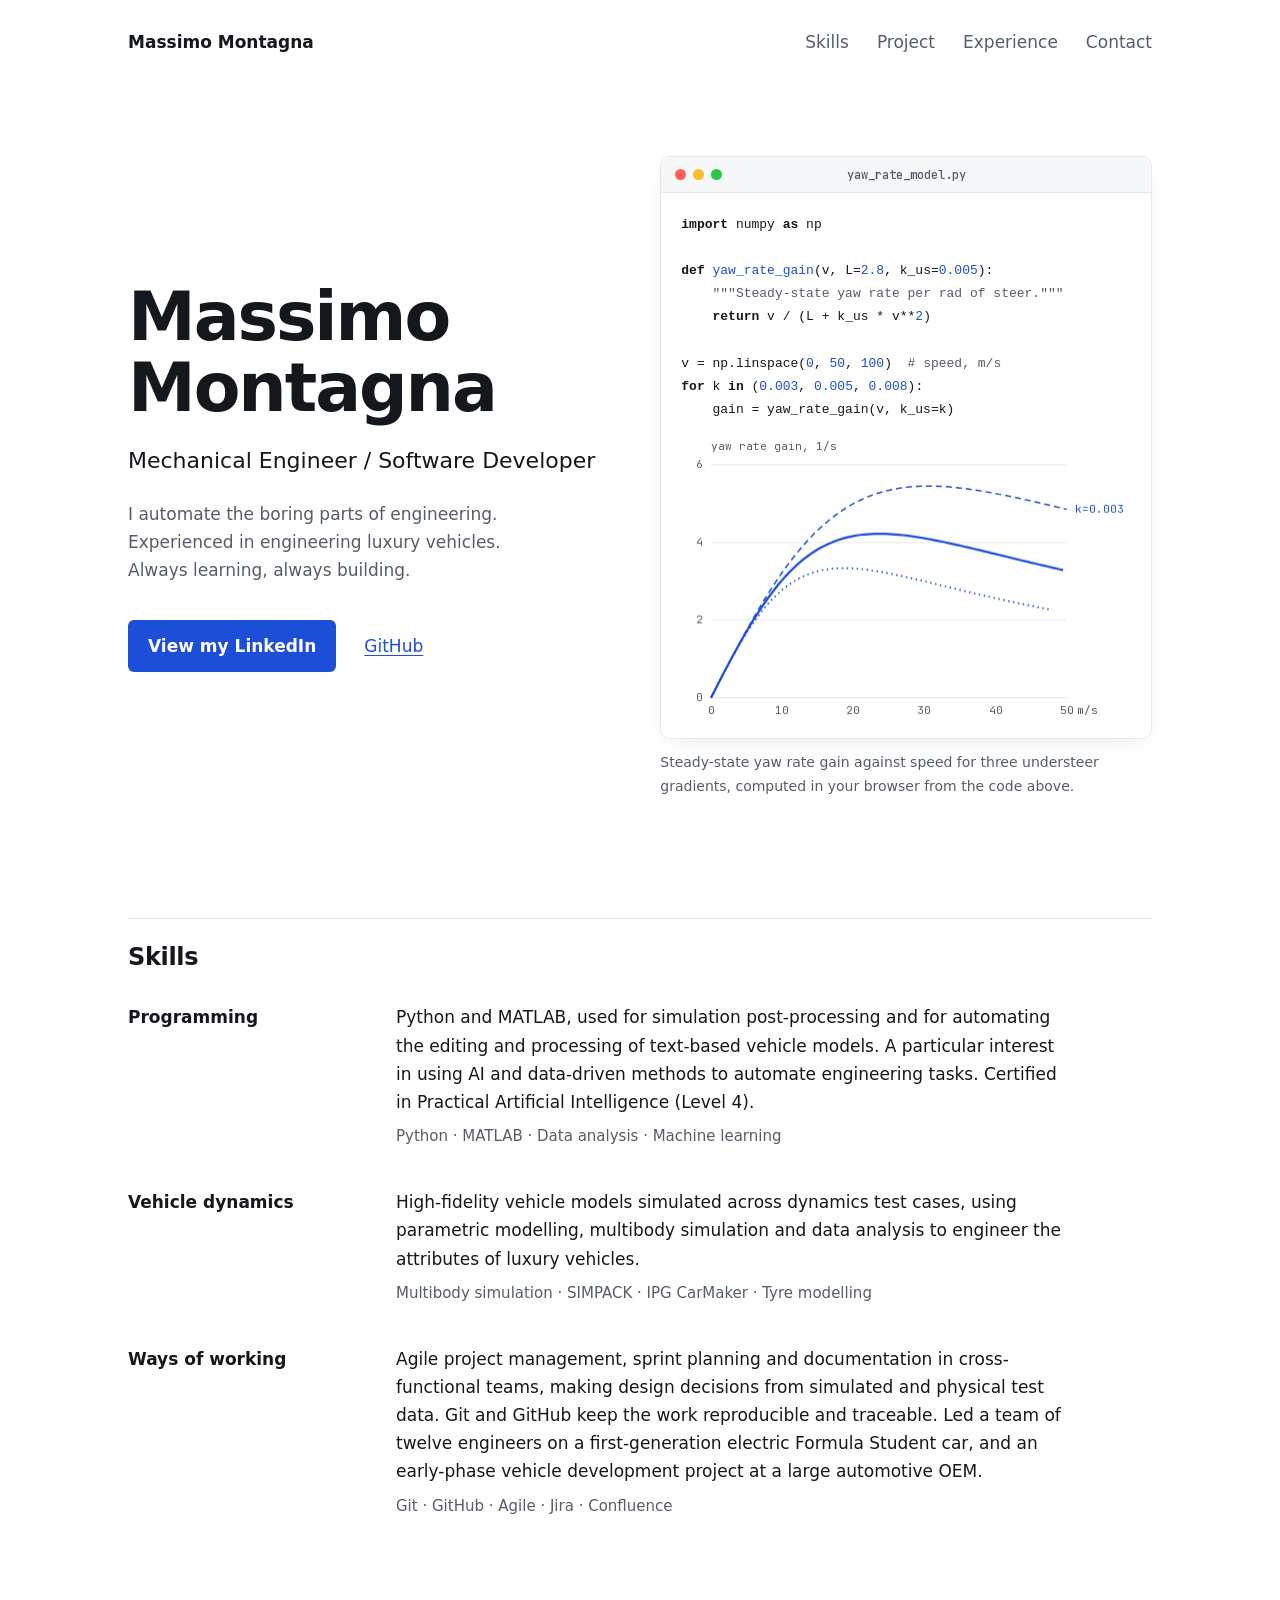
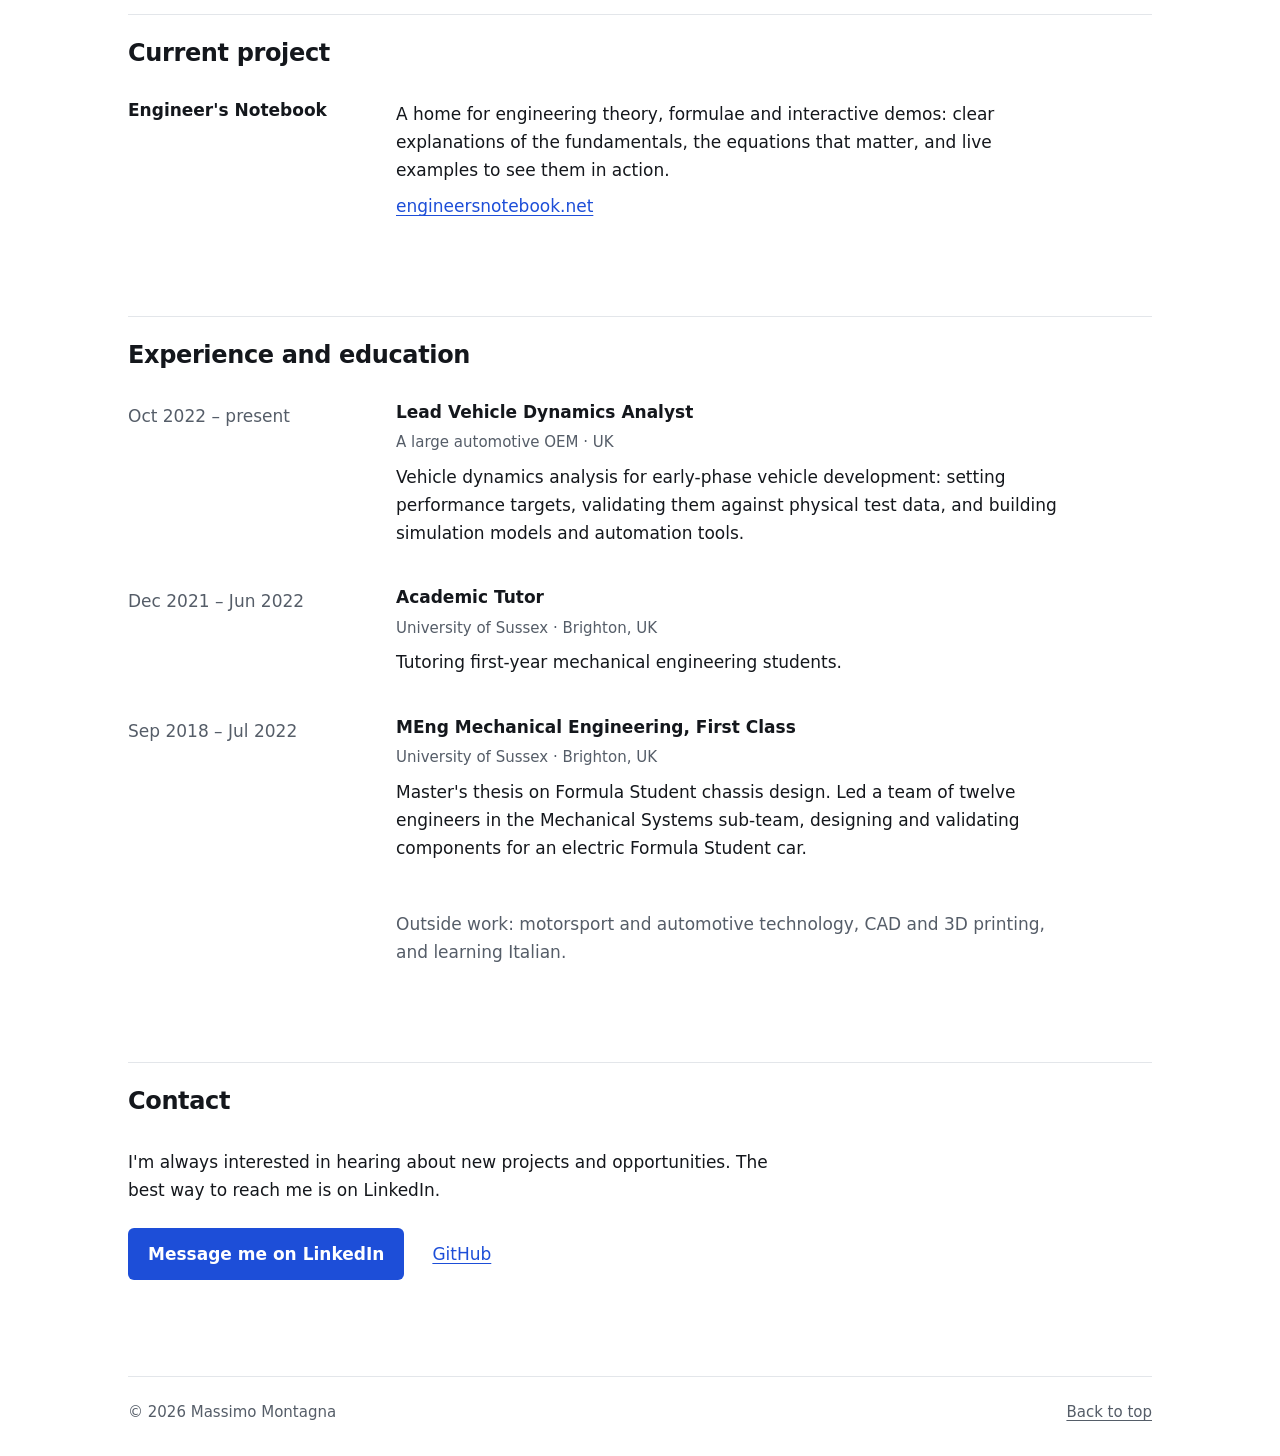
==== index.html @ b38c7b01 "Use / in page titles to match the hero Co-Authored-By: Claude Opus 5.5 <noreply@anthropic.com>" ====
<!DOCTYPE html>
<html lang="en">
<head>
	<meta charset="utf-8">
	<meta name="viewport" content="width=device-width, initial-scale=1">
	<title>Massimo Montagna – Mechanical Engineer / Software Developer</title>
	<meta name="description" content="Portfolio of Massimo Montagna, a Lead Vehicle Dynamics Analyst at a large automotive OEM and software developer building Python and MATLAB models and tools for vehicle simulation.">
	<meta name="theme-color" content="#ffffff">
	<link rel="canonical" href="https://massmontagna.com/">
	<meta property="og:type" content="website">
	<meta property="og:site_name" content="Massimo Montagna">
	<meta property="og:title" content="Massimo Montagna – Mechanical Engineer / Software Developer">
	<meta property="og:description" content="Portfolio of Massimo Montagna, a Lead Vehicle Dynamics Analyst at a large automotive OEM and software developer building Python and MATLAB models and tools for vehicle simulation.">
	<meta property="og:url" content="https://massmontagna.com/">
	<meta property="og:image" content="https://massmontagna.com/images/og-image.png">
	<meta property="og:image:width" content="1200">
	<meta property="og:image:height" content="630">
	<meta name="twitter:card" content="summary_large_image">
	<meta name="twitter:title" content="Massimo Montagna – Mechanical Engineer / Software Developer">
	<meta name="twitter:description" content="Portfolio of Massimo Montagna, a Lead Vehicle Dynamics Analyst at a large automotive OEM and software developer building Python and MATLAB models and tools for vehicle simulation.">
	<meta name="twitter:image" content="https://massmontagna.com/images/og-image.png">
	<script type="application/ld+json">{"@context": "https://schema.org", "@type": "Person", "name": "Massimo Montagna", "url": "https://massmontagna.com/", "jobTitle": "Lead Vehicle Dynamics Analyst", "sameAs": ["https://github.com/massmontagna", "https://linkedin.com/in/mcmontagna"], "alumniOf": {"@type": "CollegeOrUniversity", "name": "University of Sussex"}}</script>
	<link rel="icon" type="image/svg+xml" href="images/favicon/favicon.svg">
	<link rel="icon" type="image/x-icon" href="images/favicon/favicon.ico">
	<link rel="icon" type="image/png" sizes="32x32" href="images/favicon/favicon-32x32.png">
	<link rel="apple-touch-icon" sizes="180x180" href="images/favicon/apple-touch-icon.png">
	<link rel="manifest" href="images/favicon/site.webmanifest">
	<link rel="preload" href="fonts/jetbrains-mono-latin.woff2" as="font" type="font/woff2" crossorigin>
	<link rel="stylesheet" href="css/styles.css">
</head>
<body>
	<a class="skip-link" href="#main">Skip to content</a>

	<header class="site-header" id="top">
		<nav class="container nav" aria-label="Main">
			<a href="#top" class="nav__name">Massimo Montagna</a>
			<ul class="nav__links">
				<li><a href="#skills">Skills</a></li>
				<li><a href="#project">Project</a></li>
				<li><a href="#experience">Experience</a></li>
				<li><a href="#contact">Contact</a></li>
			</ul>
		</nav>
	</header>

	<main id="main">
		<section class="container hero">
			<div class="hero__text">
				<h1>Massimo Montagna</h1>
				<p class="hero__role">Mechanical Engineer / Software Developer</p>
				<p class="hero__bio">I automate the boring parts of engineering.<br>Experienced in engineering luxury vehicles.<br>Always learning, always building.</p>
				<p class="hero__actions">
					<a class="btn" href="https://linkedin.com/in/mcmontagna" target="_blank" rel="noopener">View my LinkedIn</a>
					<a href="https://github.com/massmontagna" target="_blank" rel="noopener">GitHub</a>
				</p>
			</div>
			<figure class="figure">
				<div class="window">
					<div class="window__bar"><span class="window__dots" aria-hidden="true"><i></i><i></i><i></i></span><p class="window__file">yaw_rate_model.py</p></div>
				<pre class="figure__code"><code><span class="tk">import</span> numpy <span class="tk">as</span> np

<span class="tk">def</span> <span class="tf">yaw_rate_gain</span>(v, L=<span class="tn">2.8</span>, k_us=<span class="tn">0.005</span>):
    <span class="tc">"""Steady-state yaw rate per rad of steer."""</span>
    <span class="tk">return</span> v / (L + k_us * v**<span class="tn">2</span>)

v = np.linspace(<span class="tn">0</span>, <span class="tn">50</span>, <span class="tn">100</span>)  <span class="tc"># speed, m/s</span>
<span class="tk">for</span> k <span class="tk">in</span> (<span class="tn">0.003</span>, <span class="tn">0.005</span>, <span class="tn">0.008</span>):
    gain = yaw_rate_gain(v, k_us=k)</code></pre>
				<div class="figure__plot"><canvas id="yaw-chart" role="img" aria-label="Chart of yaw rate gain against speed from 0 to 50 metres per second for understeer gradients 0.003, 0.005 and 0.008. Gain rises with speed, then levels off sooner the larger the gradient."></canvas></div>
				</div>
				<figcaption>Steady-state yaw rate gain against speed for three understeer gradients, computed in your browser from the code above.</figcaption>
			</figure>
		</section>

		<section class="container section" id="skills">
			<h2>Skills</h2>
			<dl class="entries">
				<div class="entry">
					<dt>Programming</dt>
					<dd>
						<p>Python and MATLAB, used for simulation post-processing and for automating the editing and processing of text-based vehicle models. A particular interest in using AI and data-driven methods to automate engineering tasks. Certified in Practical Artificial Intelligence (Level 4).</p>
						<p class="entry__meta">Python · MATLAB · Data analysis · Machine learning</p>
					</dd>
				</div>
				<div class="entry">
					<dt>Vehicle dynamics</dt>
					<dd>
						<p>High-fidelity vehicle models simulated across dynamics test cases, using parametric modelling, multibody simulation and data analysis to engineer the attributes of luxury vehicles.</p>
						<p class="entry__meta">Multibody simulation · SIMPACK · IPG CarMaker · Tyre modelling</p>
					</dd>
				</div>
				<div class="entry">
					<dt>Ways of working</dt>
					<dd>
						<p>Agile project management, sprint planning and documentation in cross-functional teams, making design decisions from simulated and physical test data. Git and GitHub keep the work reproducible and traceable. Led a team of twelve engineers on a first-generation electric Formula Student car, and an early-phase vehicle development project at a large automotive OEM.</p>
						<p class="entry__meta">Git · GitHub · Agile · Jira · Confluence</p>
					</dd>
				</div>
			</dl>
		</section>

		<section class="container section" id="project">
			<h2>Current project</h2>
			<div class="entries">
				<div class="entry">
					<h3>Engineer's Notebook</h3>
					<div>
						<p>A home for engineering theory, formulae and interactive demos: clear explanations of the fundamentals, the equations that matter, and live examples to see them in action.</p>
						<p><a href="https://engineersnotebook.net" target="_blank" rel="noopener">engineersnotebook.net</a></p>
					</div>
				</div>
			</div>
		</section>

		<section class="container section" id="experience">
			<h2>Experience and education</h2>
			<ol class="entries">
				<li class="entry">
					<p class="entry__date">Oct 2022 – present</p>
					<div>
						<h3>Lead Vehicle Dynamics Analyst</h3>
						<p class="entry__meta">A large automotive OEM · UK</p>
						<p>Vehicle dynamics analysis for early-phase vehicle development: setting performance targets, validating them against physical test data, and building simulation models and automation tools.</p>
					</div>
				</li>
				<li class="entry">
					<p class="entry__date">Dec 2021 – Jun 2022</p>
					<div>
						<h3>Academic Tutor</h3>
						<p class="entry__meta">University of Sussex · Brighton, UK</p>
						<p>Tutoring first-year mechanical engineering students.</p>
					</div>
				</li>
				<li class="entry">
					<p class="entry__date">Sep 2018 – Jul 2022</p>
					<div>
						<h3>MEng Mechanical Engineering, First Class</h3>
						<p class="entry__meta">University of Sussex · Brighton, UK</p>
						<p>Master's thesis on Formula Student chassis design. Led a team of twelve engineers in the Mechanical Systems sub-team, designing and validating components for an electric Formula Student car.</p>
					</div>
				</li>
			</ol>
			<p class="beyond">Outside work: motorsport and automotive technology, CAD and 3D printing, and learning Italian.</p>
		</section>

		<section class="container section" id="contact">
			<h2>Contact</h2>
			<div class="contact">
				<p>I'm always interested in hearing about new projects and opportunities. The best way to reach me is on LinkedIn.</p>
				<p class="hero__actions">
					<a class="btn" href="https://linkedin.com/in/mcmontagna" target="_blank" rel="noopener">Message me on LinkedIn</a>
					<a href="https://github.com/massmontagna" target="_blank" rel="noopener">GitHub</a>
				</p>
			</div>
		</section>
	</main>

	<footer class="container site-footer">
		<p>&copy; <span id="year">2026</span> Massimo Montagna</p>
		<a href="#top">Back to top</a>
	</footer>

	<script src="js/main.js"></script>
</body>
</html>
---- css/styles.css ----
/* Fonts: code and chart labels only; prose uses the system sans */
@font-face { font-family: 'JetBrains Mono'; font-style: normal; font-weight: 100 800; font-display: swap; src: url('../fonts/jetbrains-mono-latin.woff2') format('woff2'); }

/* Design tokens */
:root {
	--bg: #ffffff;
	--bg-subtle: #f6f7f9;
	--rule: #e3e6ea;
	--text: #14171c;
	--text-dim: #555d68;
	--accent: #1d4ed8;
	--accent-hover: #1e3a8a;
	--on-accent: #ffffff;
	--font-sans: system-ui, -apple-system, 'Segoe UI', Roboto, 'Helvetica Neue', Arial, sans-serif;
	--font-mono: 'JetBrains Mono', ui-monospace, SFMono-Regular, Menlo, monospace;
	--measure: 62ch;
	--gutter: clamp(20px, 5vw, 48px);
	color-scheme: light;
}

*, *::before, *::after { box-sizing: border-box; }
html { -webkit-text-size-adjust: 100%; scroll-behavior: smooth; scroll-padding-top: 24px; }
@media (prefers-reduced-motion: reduce) { html { scroll-behavior: auto; } }
body {
	margin: 0;
	background: var(--bg);
	color: var(--text);
	font: 400 1.0625rem/1.65 var(--font-sans);
	-webkit-font-smoothing: antialiased;
	text-rendering: optimizeLegibility;
}
::selection { background: #dbe4fb; color: var(--text); }
h1, h2, h3, p, dl, dd, ol, ul, figure { margin: 0; }
ol, ul { padding: 0; list-style: none; }
h1, h2, h3 { font-weight: 650; letter-spacing: -0.015em; line-height: 1.2; text-wrap: balance; }

a { color: var(--accent); text-decoration: underline; text-decoration-thickness: 1px; text-underline-offset: 0.2em; }
a:hover { color: var(--accent-hover); text-decoration-thickness: 2px; }
:focus-visible { outline: 2px solid var(--accent); outline-offset: 3px; border-radius: 2px; }

.skip-link { position: absolute; left: 16px; top: -100px; padding: 8px 14px; background: var(--text); color: var(--bg); z-index: 10; }
.skip-link:focus { top: 16px; }
.skip-link:hover { color: var(--bg); }

.container { max-width: 1120px; margin: 0 auto; padding: 0 var(--gutter); }

/* Nav */
.nav { display: flex; flex-wrap: wrap; align-items: baseline; justify-content: space-between; gap: 8px 32px; padding-top: 28px; padding-bottom: 28px; }
.nav a { color: var(--text); text-decoration: none; }
.nav a:hover { color: var(--accent); }
.nav__name { font-weight: 650; }
.nav__links { display: flex; flex-wrap: wrap; gap: 4px 28px; }
.nav__links a { color: var(--text-dim); }

/* Hero */
.hero {
	display: grid;
	grid-template-columns: minmax(0, 1fr) minmax(0, 1.05fr);
	gap: 64px;
	align-items: center;
	padding-top: clamp(32px, 8vh, 96px);
	padding-bottom: clamp(48px, 8vh, 80px);
}
.hero h1 { font-size: clamp(2.5rem, 5.5vw, 4.25rem); letter-spacing: -0.03em; line-height: 1.04; }
.hero__role { margin-top: 20px; font-size: clamp(1.125rem, 1.8vw, 1.375rem); font-weight: 500; }
.hero__bio { margin-top: 20px; color: var(--text-dim); max-width: var(--measure); }
.hero__actions { display: flex; flex-wrap: wrap; align-items: center; gap: 12px 28px; margin-top: 36px; }

.btn {
	display: inline-block;
	padding: 12px 20px;
	border-radius: 6px;
	background: var(--accent);
	color: var(--on-accent);
	font-weight: 600;
	text-decoration: none;
	transition: background-color 0.15s ease-out;
}
.btn:hover { background: var(--accent-hover); color: var(--on-accent); }

/* Code + chart figure */
.window { border: 1px solid var(--rule); border-radius: 10px; overflow: hidden; background: var(--bg); box-shadow: 0 8px 24px -12px rgba(20, 23, 28, 0.14); }
.window__bar { position: relative; display: flex; align-items: center; justify-content: center; height: 36px; background: var(--bg-subtle); border-bottom: 1px solid var(--rule); }
.window__dots { position: absolute; left: 14px; display: flex; gap: 7px; }
.window__dots i { width: 11px; height: 11px; border-radius: 50%; background: #ff5f57; }
.window__dots i:nth-child(2) { background: #febc2e; }
.window__dots i:nth-child(3) { background: #28c840; }
.window__file { font: 500 0.75rem/1 var(--font-mono); color: var(--text-dim); }
.figure__code {
	margin: 0;
	padding: 20px 20px 0;
	font: 400 0.8125rem/1.7 var(--font-mono);
	color: var(--text);
	overflow-x: auto;
	tab-size: 4;
}
.figure__code .tk { font-weight: 600; }
.figure__code .tf { color: var(--accent); }
.figure__code .tn { color: var(--accent); }
.figure__code .tc { color: var(--text-dim); }
.figure__plot { margin: 20px 20px 16px; height: clamp(220px, 22vw, 300px); }
.figure__plot canvas { display: block; width: 100%; height: 100%; }
.figure figcaption { margin-top: 12px; font-size: 0.875rem; color: var(--text-dim); }

/* Sections */
.section { padding-top: 48px; padding-bottom: 48px; }
.section > h2 { font-size: 1.5rem; padding-top: 24px; border-top: 1px solid var(--rule); }
.section:last-of-type { padding-bottom: 96px; }

/* Label column + text column, shared by skills, project and experience */
.entries { margin-top: 32px; display: grid; gap: 40px; }
.entry { display: grid; grid-template-columns: 220px minmax(0, var(--measure)); gap: 8px 48px; }
.entry dt, .entry > h3 { font-size: 1.0625rem; font-weight: 650; letter-spacing: 0; }
.entry h3 { font-size: 1.0625rem; letter-spacing: 0; }
.entry dd > * + *, .entry > div > * + * { margin-top: 8px; }
.entry__date { color: var(--text-dim); font-variant-numeric: tabular-nums; }
.entry__meta { color: var(--text-dim); font-size: 0.9375rem; }
.beyond { margin-top: 48px; margin-left: calc(220px + 48px); max-width: var(--measure); color: var(--text-dim); }
.contact { margin-top: 32px; max-width: var(--measure); }
.contact .hero__actions { margin-top: 24px; }

/* Footer */
.site-footer { display: flex; justify-content: space-between; gap: 16px; padding-top: 24px; padding-bottom: 40px; background: linear-gradient(var(--rule), var(--rule)) center top / calc(100% - 2 * var(--gutter)) 1px no-repeat; color: var(--text-dim); font-size: 0.9375rem; }
.site-footer a { color: var(--text-dim); }
.site-footer > * { margin-top: 0; }

/* 404 */
.not-found { min-height: 70vh; display: flex; flex-direction: column; justify-content: center; gap: 20px; }
.not-found h1 { font-size: clamp(2.5rem, 6vw, 4rem); letter-spacing: -0.03em; }
.not-found p { color: var(--text-dim); }
.not-found .btn { align-self: flex-start; }

@media (max-width: 900px) {
	.hero { grid-template-columns: 1fr; gap: 56px; }
	.entry { grid-template-columns: 1fr; }
	.beyond { margin-left: 0; }
}
@media (max-width: 560px) {
	.nav__links { gap: 4px 20px; }
	.figure__code { font-size: 0.65rem; padding: 16px 14px 0; }
	.figure__plot { margin: 16px 14px 12px; }
}
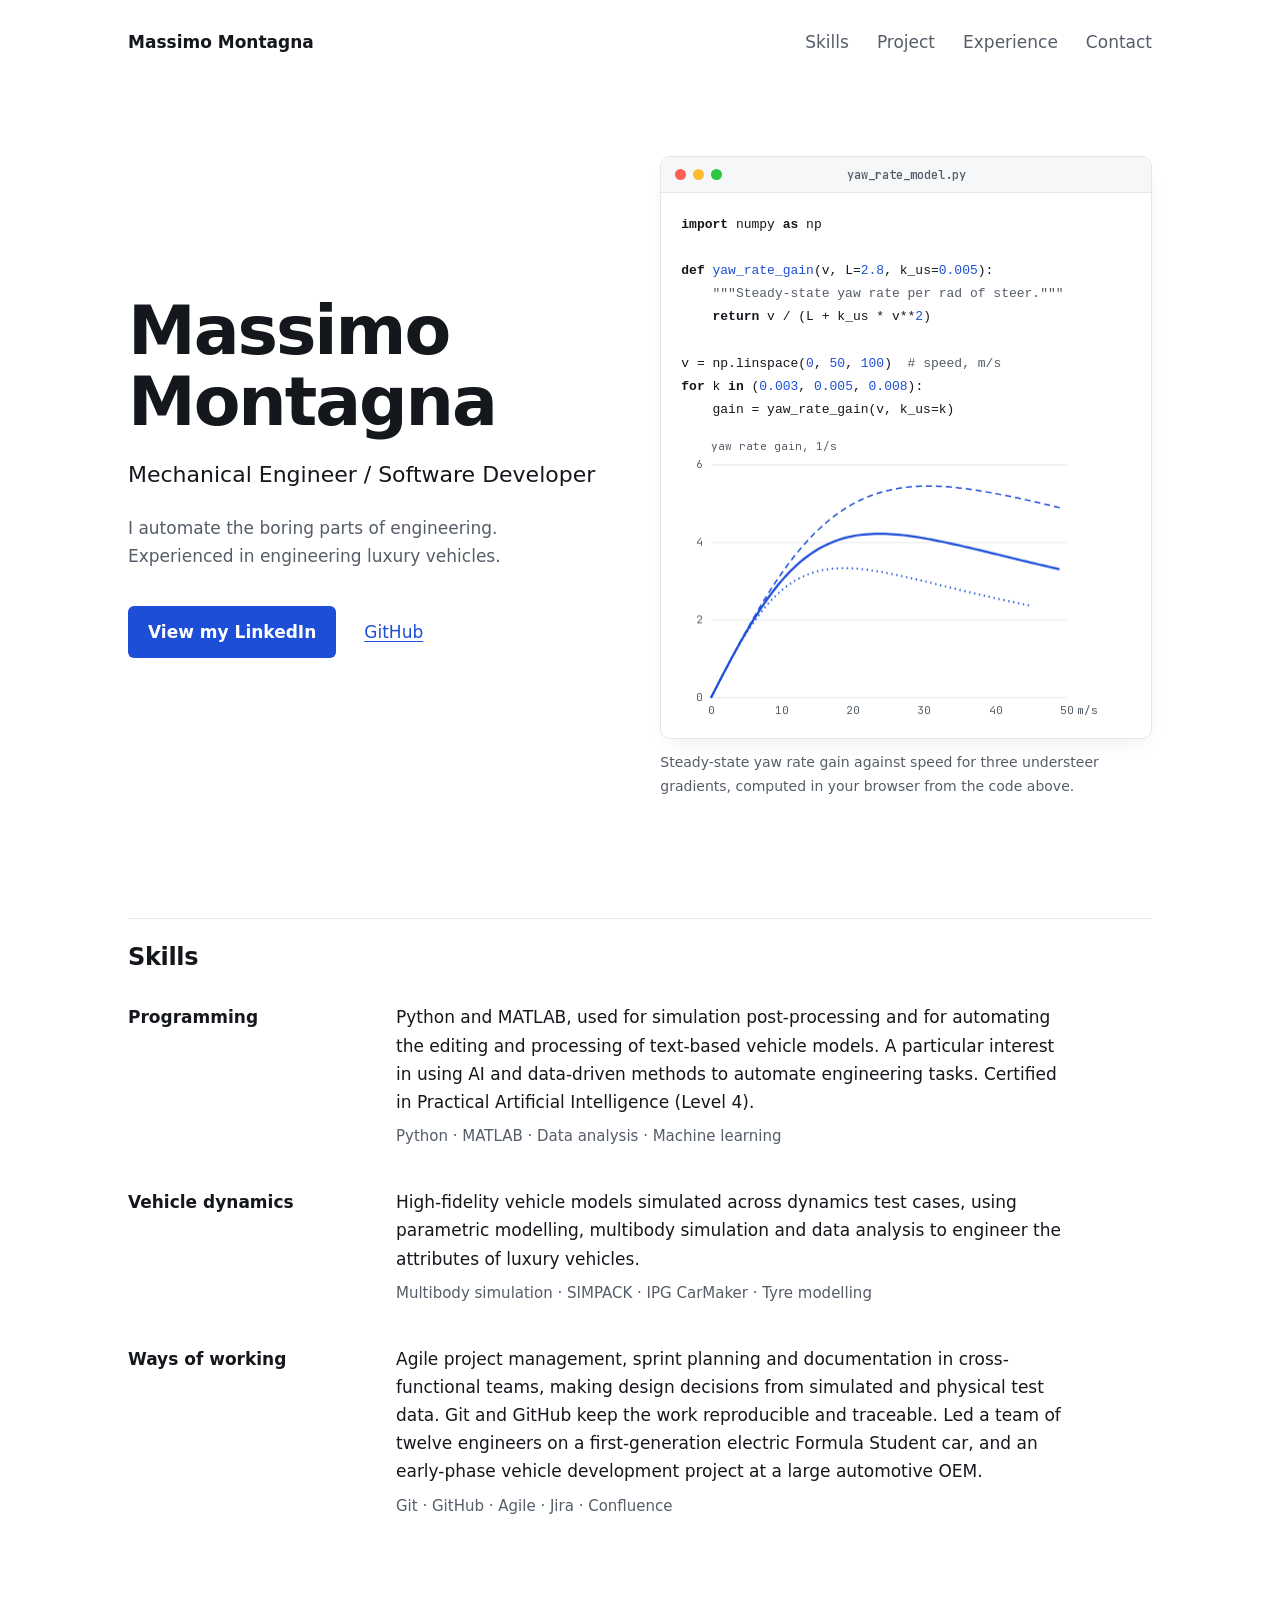
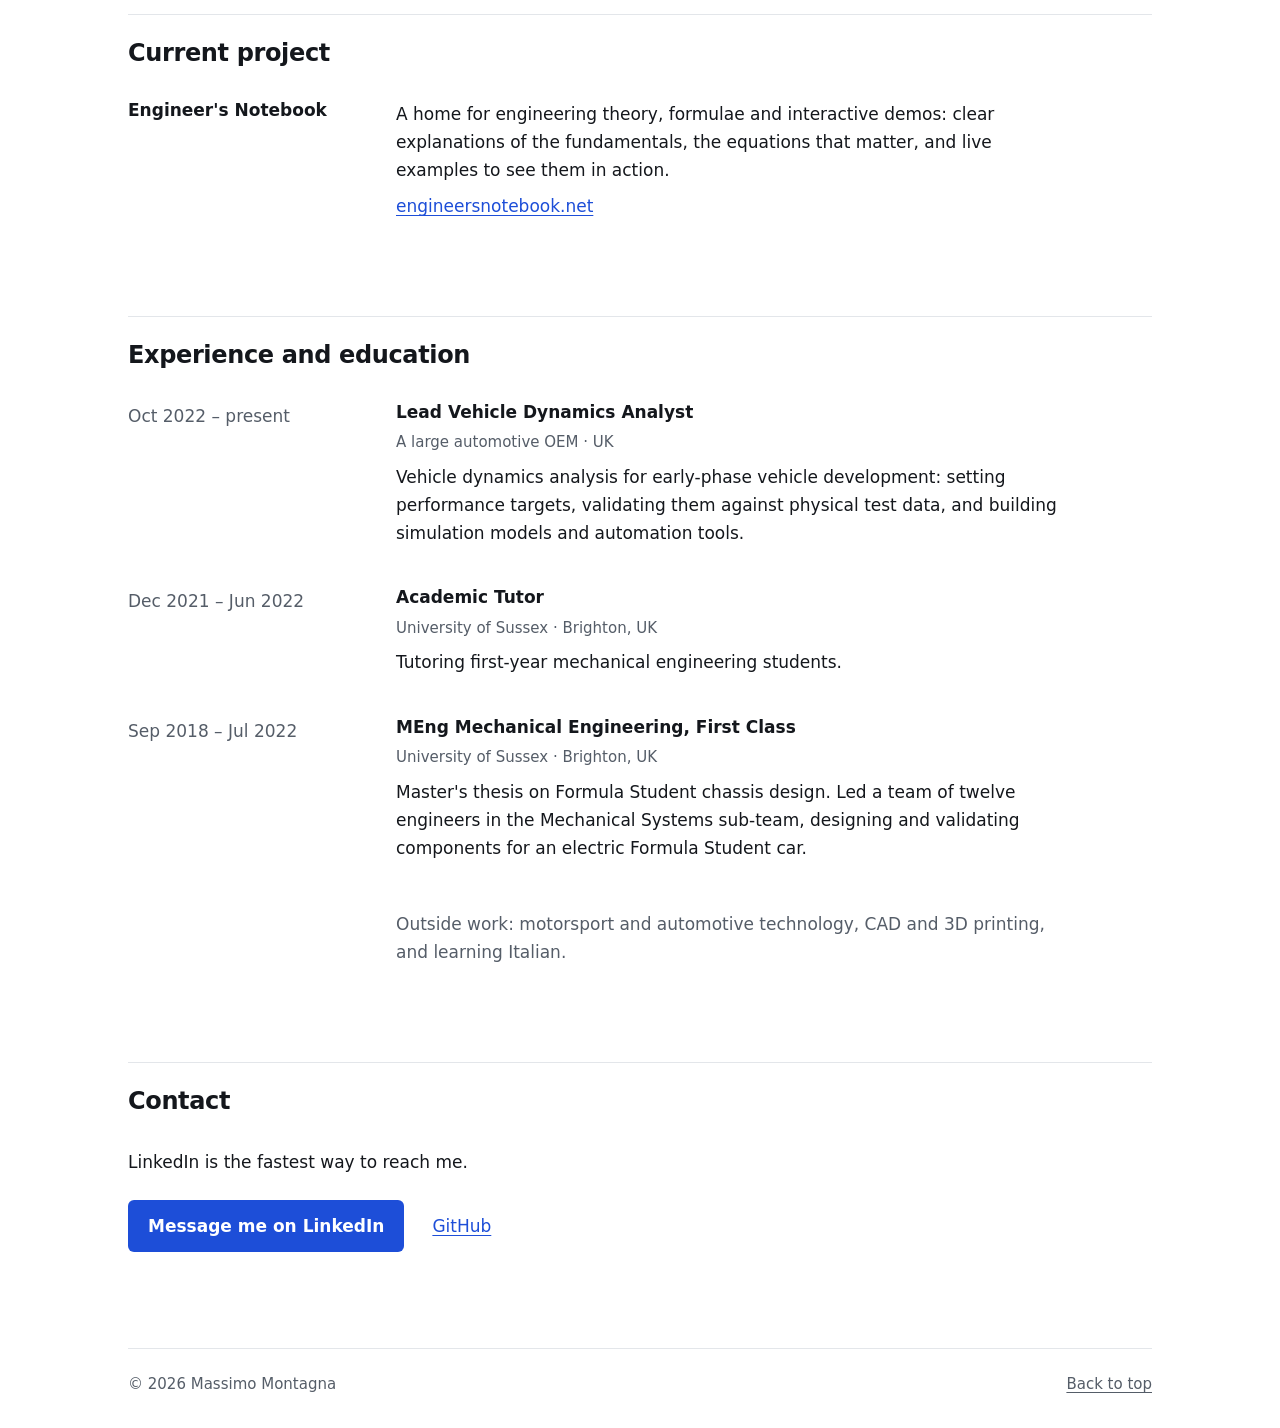
==== commit 33b779c9: "Tighten hero bio and contact copy Co-Authored-By: Claude Opus 5.5 <noreply@anthropic.com>" ====
--- a/index.html
+++ b/index.html
@@ -48,7 +48,7 @@
 			<div class="hero__text">
 				<h1>Massimo Montagna</h1>
 				<p class="hero__role">Mechanical Engineer / Software Developer</p>
-				<p class="hero__bio">I automate the boring parts of engineering.<br>Experienced in engineering luxury vehicles.<br>Always learning, always building.</p>
+				<p class="hero__bio">I automate the boring parts of engineering.<br>Experienced in engineering luxury vehicles.</p>
 				<p class="hero__actions">
 					<a class="btn" href="https://linkedin.com/in/mcmontagna" target="_blank" rel="noopener">View my LinkedIn</a>
 					<a href="https://github.com/massmontagna" target="_blank" rel="noopener">GitHub</a>
@@ -146,7 +146,7 @@
 		<section class="container section" id="contact">
 			<h2>Contact</h2>
 			<div class="contact">
-				<p>I'm always interested in hearing about new projects and opportunities. The best way to reach me is on LinkedIn.</p>
+				<p>LinkedIn is the fastest way to reach me.</p>
 				<p class="hero__actions">
 					<a class="btn" href="https://linkedin.com/in/mcmontagna" target="_blank" rel="noopener">Message me on LinkedIn</a>
 					<a href="https://github.com/massmontagna" target="_blank" rel="noopener">GitHub</a>
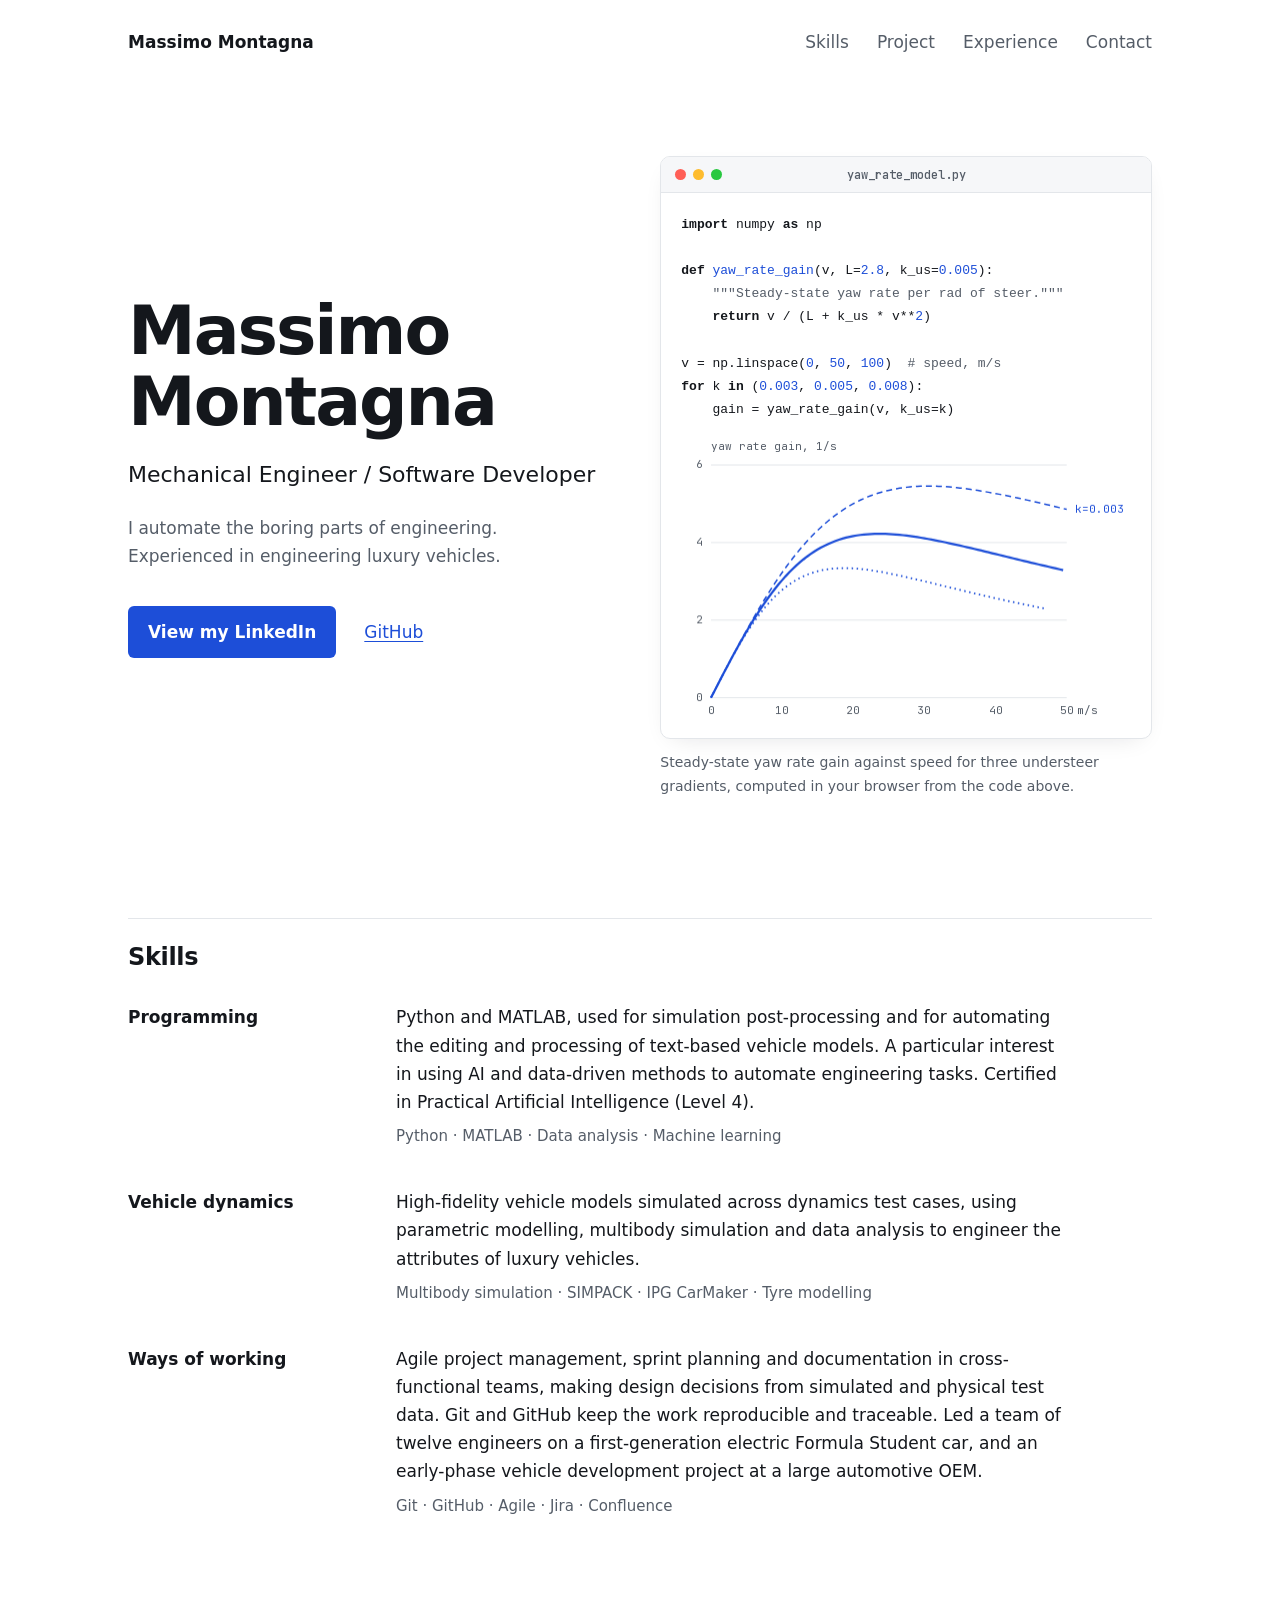
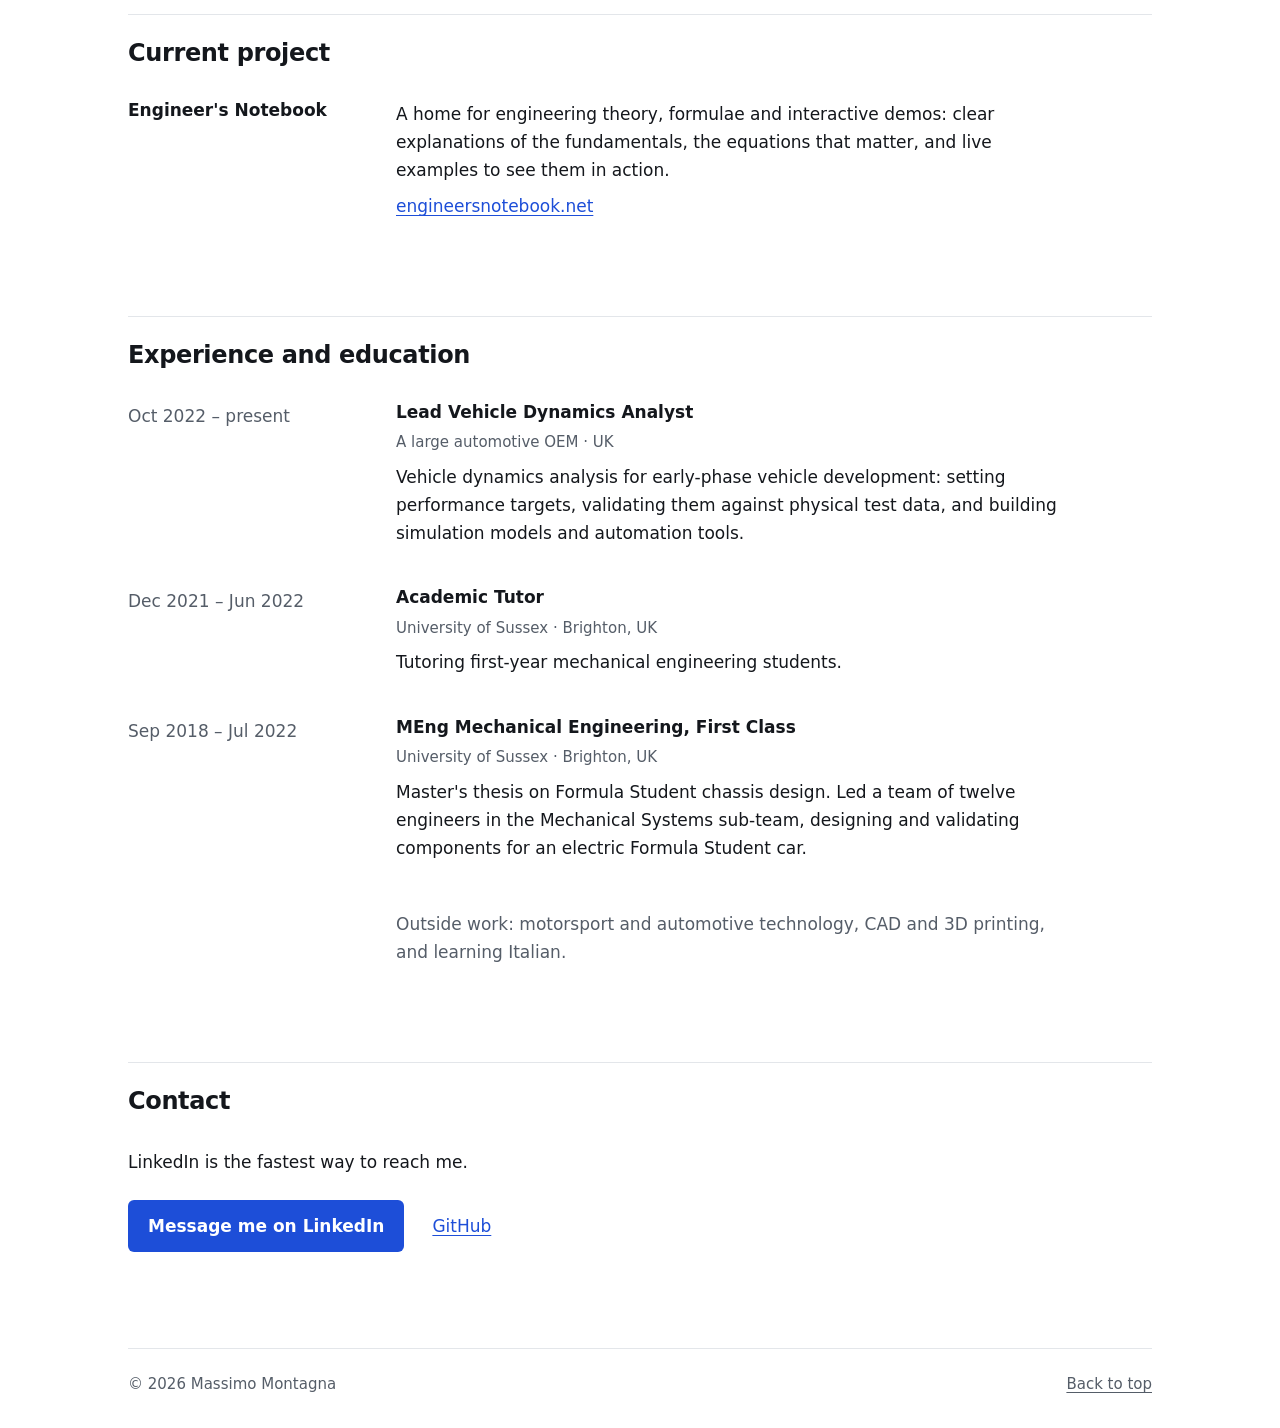
==== commit e6af9851: "Fix chart description and remove redundant CSS Co-Authored-By: Claude Opus 5.5 <noreply@anthropic.co" ====
--- a/index.html
+++ b/index.html
@@ -66,7 +66,7 @@
 v = np.linspace(<span class="tn">0</span>, <span class="tn">50</span>, <span class="tn">100</span>)  <span class="tc"># speed, m/s</span>
 <span class="tk">for</span> k <span class="tk">in</span> (<span class="tn">0.003</span>, <span class="tn">0.005</span>, <span class="tn">0.008</span>):
     gain = yaw_rate_gain(v, k_us=k)</code></pre>
-				<div class="figure__plot"><canvas id="yaw-chart" role="img" aria-label="Chart of yaw rate gain against speed from 0 to 50 metres per second for understeer gradients 0.003, 0.005 and 0.008. Gain rises with speed, then levels off sooner the larger the gradient."></canvas></div>
+				<div class="figure__plot"><canvas id="yaw-chart" role="img" aria-label="Chart of yaw rate gain against speed from 0 to 50 metres per second for understeer gradients 0.003, 0.005 and 0.008. Gain rises with speed to a peak, then falls; larger gradients peak earlier and lower."></canvas></div>
 				</div>
 				<figcaption>Steady-state yaw rate gain against speed for three understeer gradients, computed in your browser from the code above.</figcaption>
 			</figure>
--- a/css/styles.css
+++ b/css/styles.css
@@ -110,8 +110,7 @@
 /* Label column + text column, shared by skills, project and experience */
 .entries { margin-top: 32px; display: grid; gap: 40px; }
 .entry { display: grid; grid-template-columns: 220px minmax(0, var(--measure)); gap: 8px 48px; }
-.entry dt, .entry > h3 { font-size: 1.0625rem; font-weight: 650; letter-spacing: 0; }
-.entry h3 { font-size: 1.0625rem; letter-spacing: 0; }
+.entry dt, .entry h3 { font-size: 1.0625rem; font-weight: 650; letter-spacing: 0; }
 .entry dd > * + *, .entry > div > * + * { margin-top: 8px; }
 .entry__date { color: var(--text-dim); font-variant-numeric: tabular-nums; }
 .entry__meta { color: var(--text-dim); font-size: 0.9375rem; }
@@ -122,7 +121,6 @@
 /* Footer */
 .site-footer { display: flex; justify-content: space-between; gap: 16px; padding-top: 24px; padding-bottom: 40px; background: linear-gradient(var(--rule), var(--rule)) center top / calc(100% - 2 * var(--gutter)) 1px no-repeat; color: var(--text-dim); font-size: 0.9375rem; }
 .site-footer a { color: var(--text-dim); }
-.site-footer > * { margin-top: 0; }
 
 /* 404 */
 .not-found { min-height: 70vh; display: flex; flex-direction: column; justify-content: center; gap: 20px; }
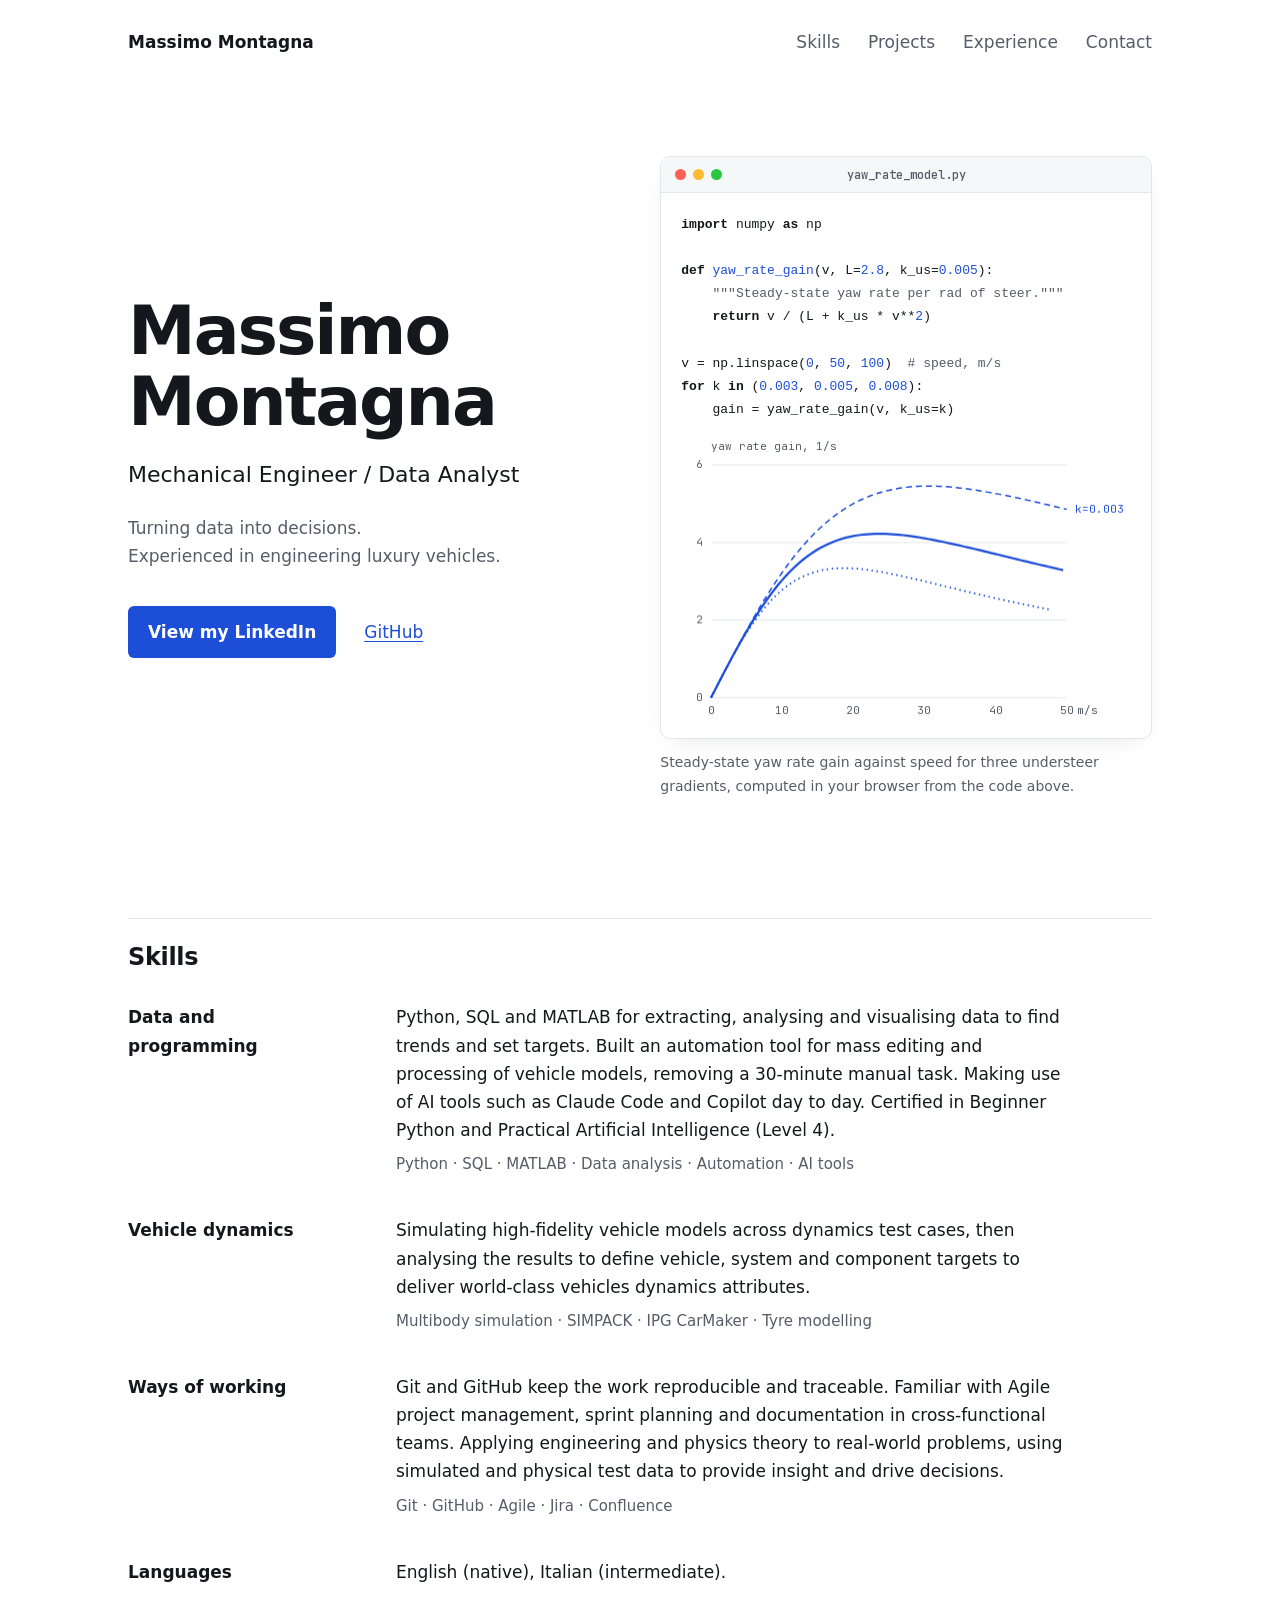
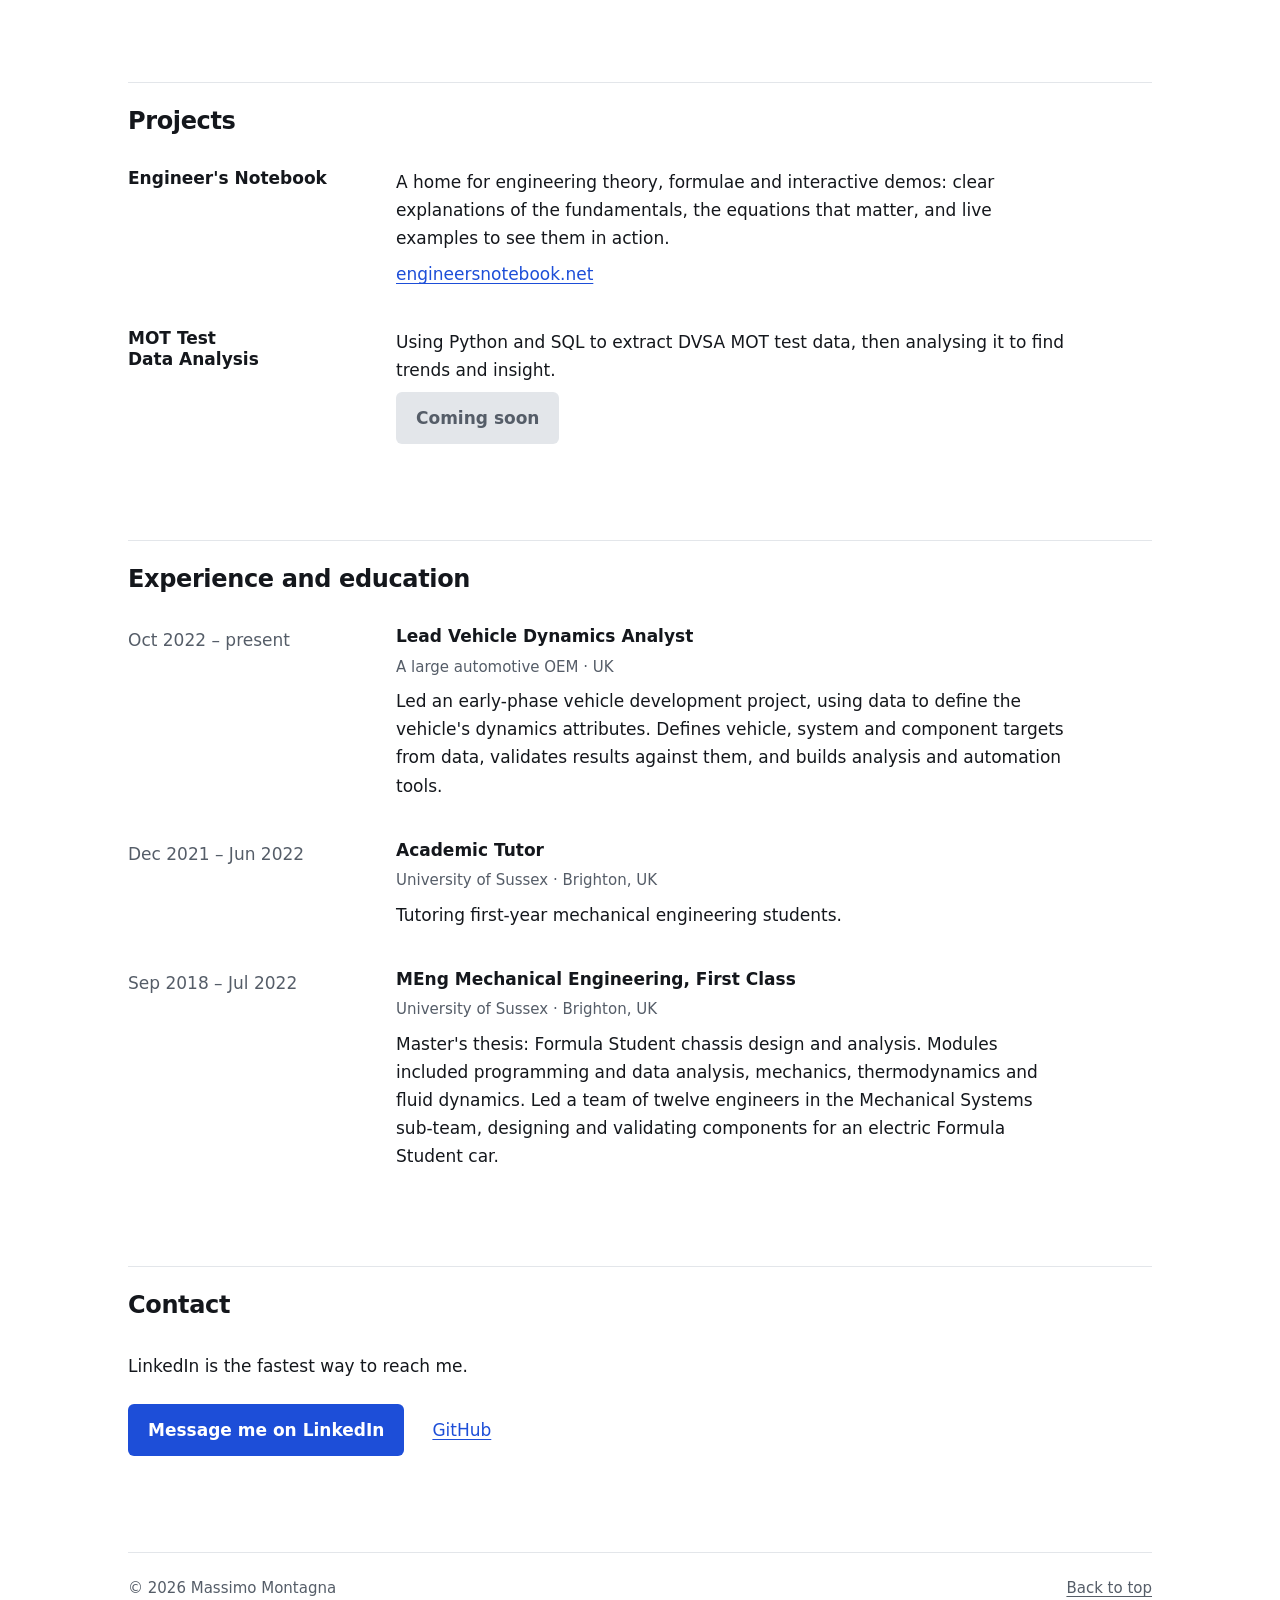
==== commit 97fd3c50: "Reposition as a data analyst and align copy with the CV - Title changes to "Mechanical Engineer / Da" ====
--- a/index.html
+++ b/index.html
@@ -3,21 +3,21 @@
 <head>
 	<meta charset="utf-8">
 	<meta name="viewport" content="width=device-width, initial-scale=1">
-	<title>Massimo Montagna – Mechanical Engineer / Software Developer</title>
-	<meta name="description" content="Portfolio of Massimo Montagna, a Lead Vehicle Dynamics Analyst at a large automotive OEM and software developer building Python and MATLAB models and tools for vehicle simulation.">
+	<title>Massimo Montagna – Mechanical Engineer / Data Analyst</title>
+	<meta name="description" content="Portfolio of Massimo Montagna, a Lead Vehicle Dynamics Analyst at a large automotive OEM who uses Python, SQL and MATLAB to turn engineering data into decisions.">
 	<meta name="theme-color" content="#ffffff">
 	<link rel="canonical" href="https://massmontagna.com/">
 	<meta property="og:type" content="website">
 	<meta property="og:site_name" content="Massimo Montagna">
-	<meta property="og:title" content="Massimo Montagna – Mechanical Engineer / Software Developer">
-	<meta property="og:description" content="Portfolio of Massimo Montagna, a Lead Vehicle Dynamics Analyst at a large automotive OEM and software developer building Python and MATLAB models and tools for vehicle simulation.">
+	<meta property="og:title" content="Massimo Montagna – Mechanical Engineer / Data Analyst">
+	<meta property="og:description" content="Portfolio of Massimo Montagna, a Lead Vehicle Dynamics Analyst at a large automotive OEM who uses Python, SQL and MATLAB to turn engineering data into decisions.">
 	<meta property="og:url" content="https://massmontagna.com/">
 	<meta property="og:image" content="https://massmontagna.com/images/og-image.png">
 	<meta property="og:image:width" content="1200">
 	<meta property="og:image:height" content="630">
 	<meta name="twitter:card" content="summary_large_image">
-	<meta name="twitter:title" content="Massimo Montagna – Mechanical Engineer / Software Developer">
-	<meta name="twitter:description" content="Portfolio of Massimo Montagna, a Lead Vehicle Dynamics Analyst at a large automotive OEM and software developer building Python and MATLAB models and tools for vehicle simulation.">
+	<meta name="twitter:title" content="Massimo Montagna – Mechanical Engineer / Data Analyst">
+	<meta name="twitter:description" content="Portfolio of Massimo Montagna, a Lead Vehicle Dynamics Analyst at a large automotive OEM who uses Python, SQL and MATLAB to turn engineering data into decisions.">
 	<meta name="twitter:image" content="https://massmontagna.com/images/og-image.png">
 	<script type="application/ld+json">{"@context": "https://schema.org", "@type": "Person", "name": "Massimo Montagna", "url": "https://massmontagna.com/", "jobTitle": "Lead Vehicle Dynamics Analyst", "sameAs": ["https://github.com/massmontagna", "https://linkedin.com/in/mcmontagna"], "alumniOf": {"@type": "CollegeOrUniversity", "name": "University of Sussex"}}</script>
 	<link rel="icon" type="image/svg+xml" href="images/favicon/favicon.svg">
@@ -36,7 +36,7 @@
 			<a href="#top" class="nav__name">Massimo Montagna</a>
 			<ul class="nav__links">
 				<li><a href="#skills">Skills</a></li>
-				<li><a href="#project">Project</a></li>
+				<li><a href="#project">Projects</a></li>
 				<li><a href="#experience">Experience</a></li>
 				<li><a href="#contact">Contact</a></li>
 			</ul>
@@ -47,8 +47,8 @@
 		<section class="container hero">
 			<div class="hero__text">
 				<h1>Massimo Montagna</h1>
-				<p class="hero__role">Mechanical Engineer / Software Developer</p>
-				<p class="hero__bio">I automate the boring parts of engineering.<br>Experienced in engineering luxury vehicles.</p>
+				<p class="hero__role">Mechanical Engineer / Data Analyst</p>
+				<p class="hero__bio">Turning data into decisions.<br>Experienced in engineering luxury vehicles.</p>
 				<p class="hero__actions">
 					<a class="btn" href="https://linkedin.com/in/mcmontagna" target="_blank" rel="noopener">View my LinkedIn</a>
 					<a href="https://github.com/massmontagna" target="_blank" rel="noopener">GitHub</a>
@@ -76,37 +76,50 @@
 			<h2>Skills</h2>
 			<dl class="entries">
 				<div class="entry">
-					<dt>Programming</dt>
+					<dt>Data and programming</dt>
 					<dd>
-						<p>Python and MATLAB, used for simulation post-processing and for automating the editing and processing of text-based vehicle models. A particular interest in using AI and data-driven methods to automate engineering tasks. Certified in Practical Artificial Intelligence (Level 4).</p>
-						<p class="entry__meta">Python · MATLAB · Data analysis · Machine learning</p>
+						<p>Python, SQL and MATLAB for extracting, analysing and visualising data to find trends and set targets. Built an automation tool for mass editing and processing of vehicle models, removing a 30-minute manual task. Making use of AI tools such as Claude Code and Copilot day to day. Certified in Beginner Python and Practical Artificial Intelligence (Level 4).</p>
+						<p class="entry__meta">Python · SQL · MATLAB · Data analysis · Automation · AI tools</p>
 					</dd>
 				</div>
 				<div class="entry">
 					<dt>Vehicle dynamics</dt>
 					<dd>
-						<p>High-fidelity vehicle models simulated across dynamics test cases, using parametric modelling, multibody simulation and data analysis to engineer the attributes of luxury vehicles.</p>
+						<p>Simulating high-fidelity vehicle models across dynamics test cases, then analysing the results to define vehicle, system and component targets to deliver world-class vehicles dynamics attributes.</p>
 						<p class="entry__meta">Multibody simulation · SIMPACK · IPG CarMaker · Tyre modelling</p>
 					</dd>
 				</div>
 				<div class="entry">
 					<dt>Ways of working</dt>
 					<dd>
-						<p>Agile project management, sprint planning and documentation in cross-functional teams, making design decisions from simulated and physical test data. Git and GitHub keep the work reproducible and traceable. Led a team of twelve engineers on a first-generation electric Formula Student car, and an early-phase vehicle development project at a large automotive OEM.</p>
+						<p>Git and GitHub keep the work reproducible and traceable. Familiar with Agile project management, sprint planning and documentation in cross-functional teams. Applying engineering and physics theory to real-world problems, using simulated and physical test data to provide insight and drive decisions.</p>
 						<p class="entry__meta">Git · GitHub · Agile · Jira · Confluence</p>
+					</dd>
+				</div>
+				<div class="entry">
+					<dt>Languages</dt>
+					<dd>
+						<p>English (native), Italian (intermediate).</p>
 					</dd>
 				</div>
 			</dl>
 		</section>
 
 		<section class="container section" id="project">
-			<h2>Current project</h2>
+			<h2>Projects</h2>
 			<div class="entries">
 				<div class="entry">
 					<h3>Engineer's Notebook</h3>
 					<div>
 						<p>A home for engineering theory, formulae and interactive demos: clear explanations of the fundamentals, the equations that matter, and live examples to see them in action.</p>
 						<p><a href="https://engineersnotebook.net" target="_blank" rel="noopener">engineersnotebook.net</a></p>
+					</div>
+				</div>
+				<div class="entry">
+					<h3>MOT Test Data Analysis</h3>
+					<div>
+						<p>Using Python and SQL to extract DVSA MOT test data, then analysing it to find trends and insight.</p>
+						<p><span class="btn btn--disabled" aria-disabled="true">Coming soon</span></p>
 					</div>
 				</div>
 			</div>
@@ -120,7 +133,7 @@
 					<div>
 						<h3>Lead Vehicle Dynamics Analyst</h3>
 						<p class="entry__meta">A large automotive OEM · UK</p>
-						<p>Vehicle dynamics analysis for early-phase vehicle development: setting performance targets, validating them against physical test data, and building simulation models and automation tools.</p>
+						<p>Led an early-phase vehicle development project, using data to define the vehicle's dynamics attributes. Defines vehicle, system and component targets from data, validates results against them, and builds analysis and automation tools.</p>
 					</div>
 				</li>
 				<li class="entry">
@@ -136,11 +149,10 @@
 					<div>
 						<h3>MEng Mechanical Engineering, First Class</h3>
 						<p class="entry__meta">University of Sussex · Brighton, UK</p>
-						<p>Master's thesis on Formula Student chassis design. Led a team of twelve engineers in the Mechanical Systems sub-team, designing and validating components for an electric Formula Student car.</p>
+						<p>Master's thesis: Formula Student chassis design and analysis. Modules included programming and data analysis, mechanics, thermodynamics and fluid dynamics. Led a team of twelve engineers in the Mechanical Systems sub-team, designing and validating components for an electric Formula Student car.</p>
 					</div>
 				</li>
 			</ol>
-			<p class="beyond">Outside work: motorsport and automotive technology, CAD and 3D printing, and learning Italian.</p>
 		</section>
 
 		<section class="container section" id="contact">
--- a/css/styles.css
+++ b/css/styles.css
@@ -77,6 +77,7 @@
 	transition: background-color 0.15s ease-out;
 }
 .btn:hover { background: var(--accent-hover); color: var(--on-accent); }
+.btn--disabled, .btn--disabled:hover { background: var(--rule); color: var(--text-dim); cursor: default; }
 
 /* Code + chart figure */
 .window { border: 1px solid var(--rule); border-radius: 10px; overflow: hidden; background: var(--bg); box-shadow: 0 8px 24px -12px rgba(20, 23, 28, 0.14); }
@@ -114,7 +115,6 @@
 .entry dd > * + *, .entry > div > * + * { margin-top: 8px; }
 .entry__date { color: var(--text-dim); font-variant-numeric: tabular-nums; }
 .entry__meta { color: var(--text-dim); font-size: 0.9375rem; }
-.beyond { margin-top: 48px; margin-left: calc(220px + 48px); max-width: var(--measure); color: var(--text-dim); }
 .contact { margin-top: 32px; max-width: var(--measure); }
 .contact .hero__actions { margin-top: 24px; }
 
@@ -131,7 +131,6 @@
 @media (max-width: 900px) {
 	.hero { grid-template-columns: 1fr; gap: 56px; }
 	.entry { grid-template-columns: 1fr; }
-	.beyond { margin-left: 0; }
 }
 @media (max-width: 560px) {
 	.nav__links { gap: 4px 20px; }
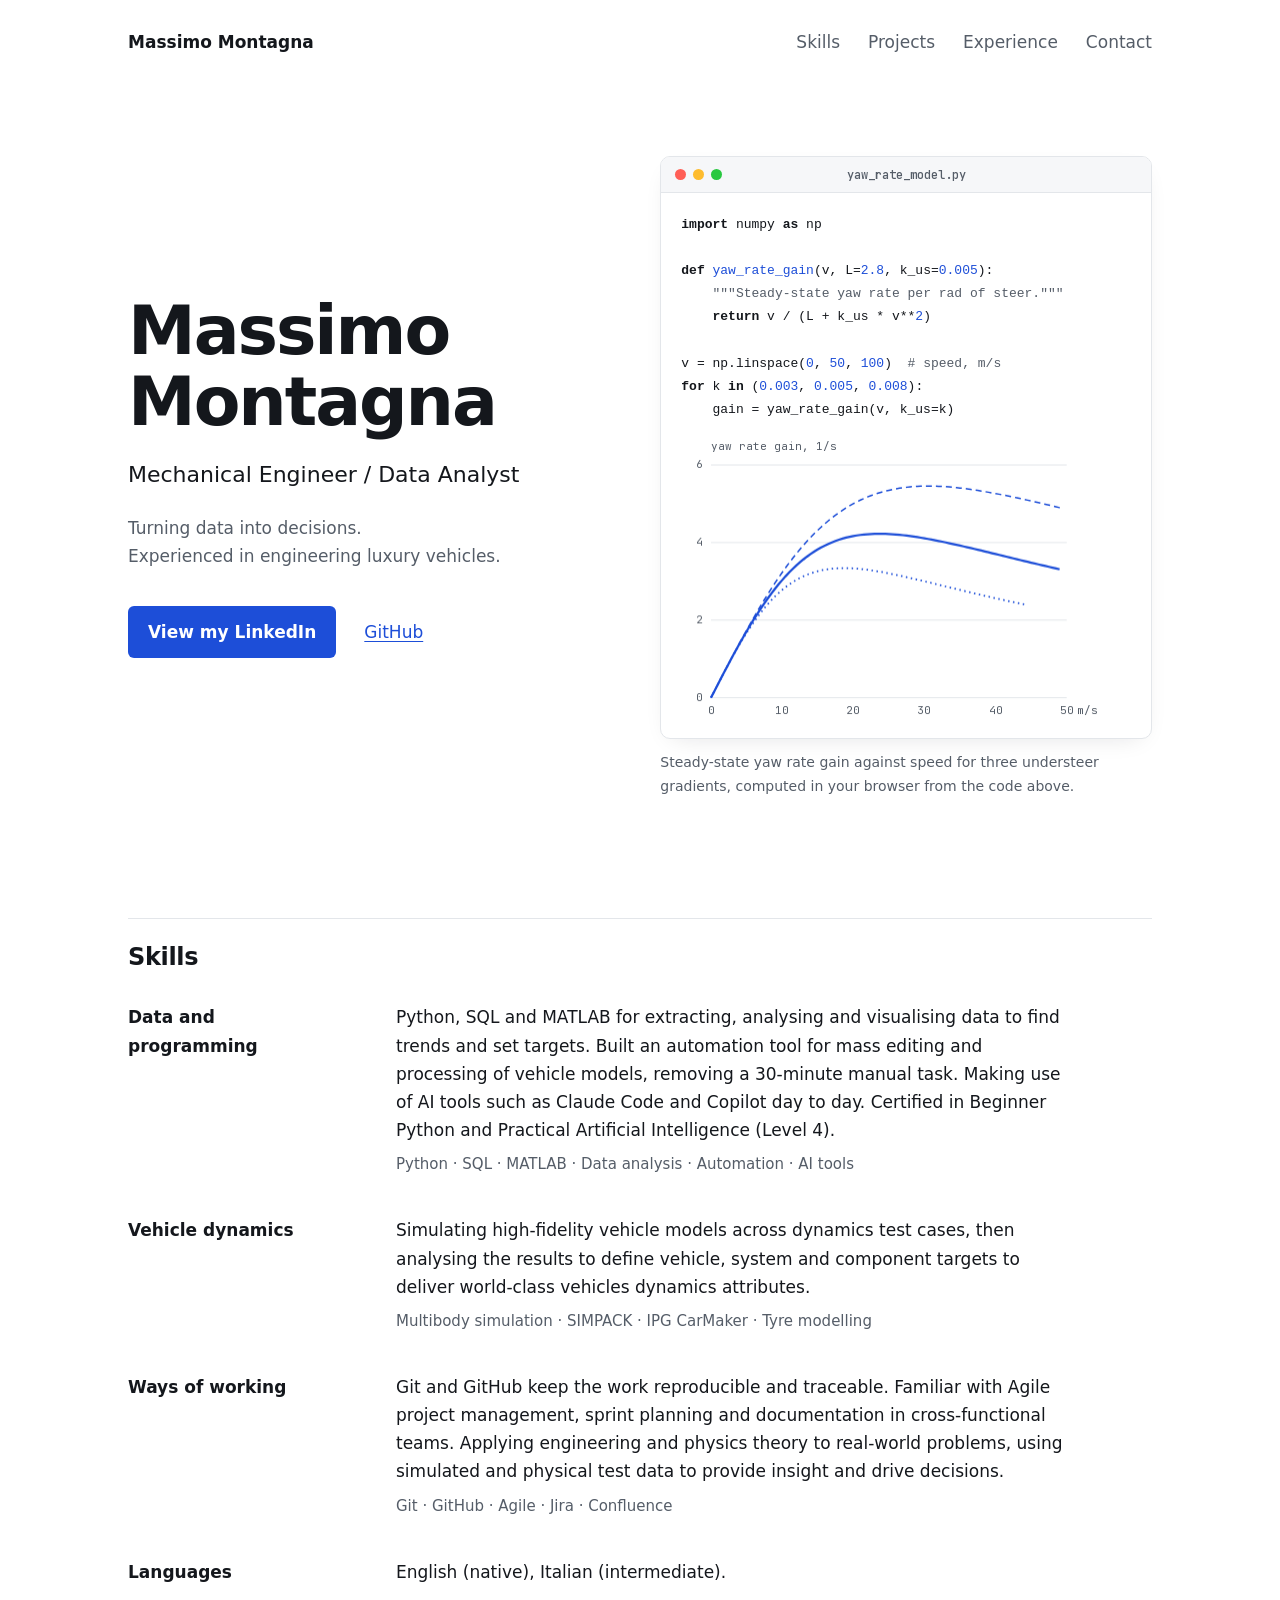
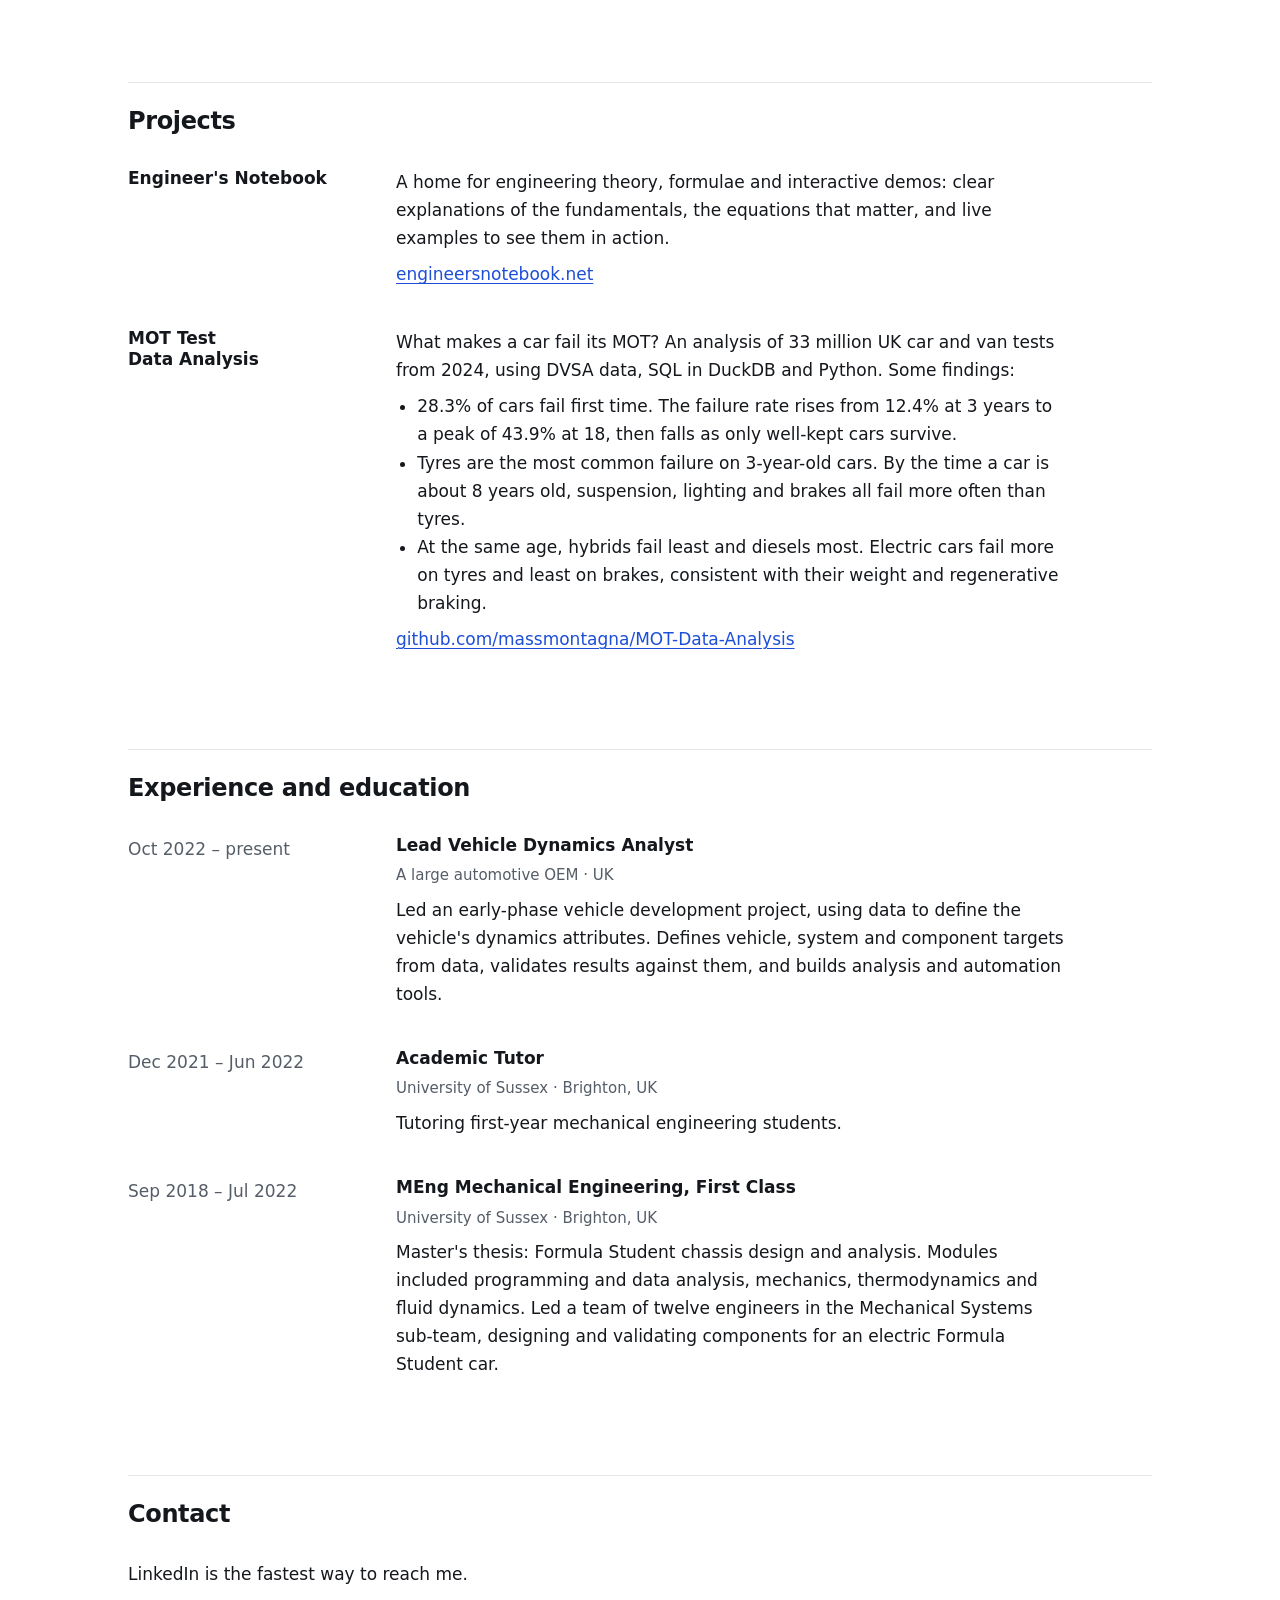
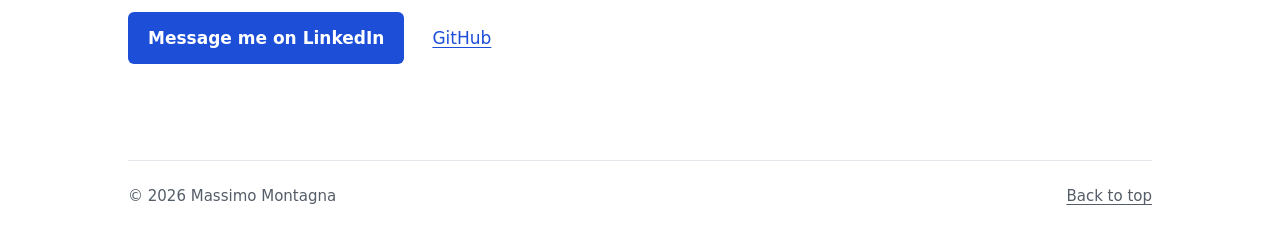
==== commit cc69f2fa: "Add data from MOT test repo" ====
--- a/index.html
+++ b/index.html
@@ -118,8 +118,13 @@
 				<div class="entry">
 					<h3>MOT Test Data Analysis</h3>
 					<div>
-						<p>Using Python and SQL to extract DVSA MOT test data, then analysing it to find trends and insight.</p>
-						<p><span class="btn btn--disabled" aria-disabled="true">Coming soon</span></p>
+						<p>What makes a car fail its MOT? An analysis of 33 million UK car and van tests from 2024, using DVSA data, SQL in DuckDB and Python. Some findings:</p>
+						<ul class="findings">
+							<li>28.3% of cars fail first time. The failure rate rises from 12.4% at 3 years to a peak of 43.9% at 18, then falls as only well-kept cars survive.</li>
+							<li>Tyres are the most common failure on 3-year-old cars. By the time a car is about 8 years old, suspension, lighting and brakes all fail more often than tyres.</li>
+							<li>At the same age, hybrids fail least and diesels most. Electric cars fail more on tyres and least on brakes, consistent with their weight and regenerative braking.</li>
+						</ul>
+						<p><a href="https://github.com/massmontagna/MOT-Data-Analysis" target="_blank" rel="noopener">github.com/massmontagna/MOT-Data-Analysis</a></p>
 					</div>
 				</div>
 			</div>
--- a/css/styles.css
+++ b/css/styles.css
@@ -77,7 +77,7 @@
 	transition: background-color 0.15s ease-out;
 }
 .btn:hover { background: var(--accent-hover); color: var(--on-accent); }
-.btn--disabled, .btn--disabled:hover { background: var(--rule); color: var(--text-dim); cursor: default; }
+.findings { padding-left: 1.25em; list-style: disc; }
 
 /* Code + chart figure */
 .window { border: 1px solid var(--rule); border-radius: 10px; overflow: hidden; background: var(--bg); box-shadow: 0 8px 24px -12px rgba(20, 23, 28, 0.14); }
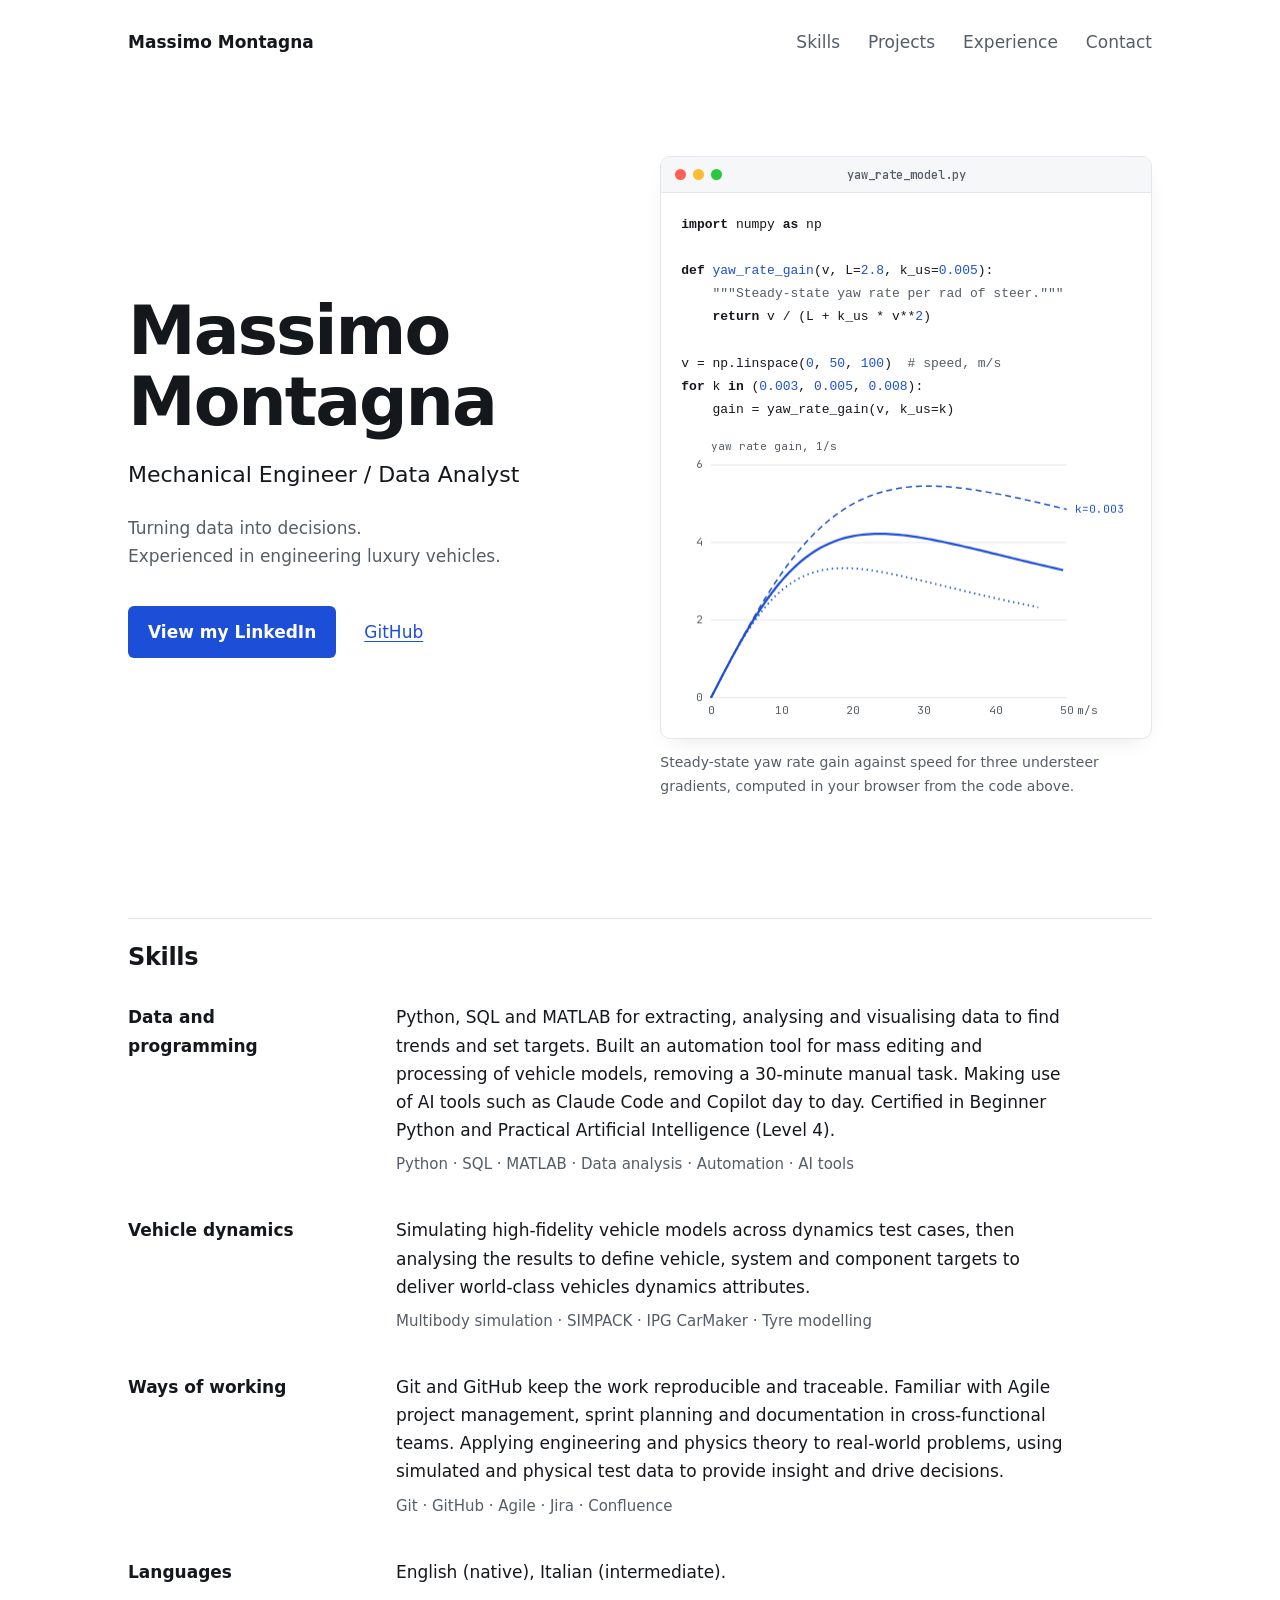
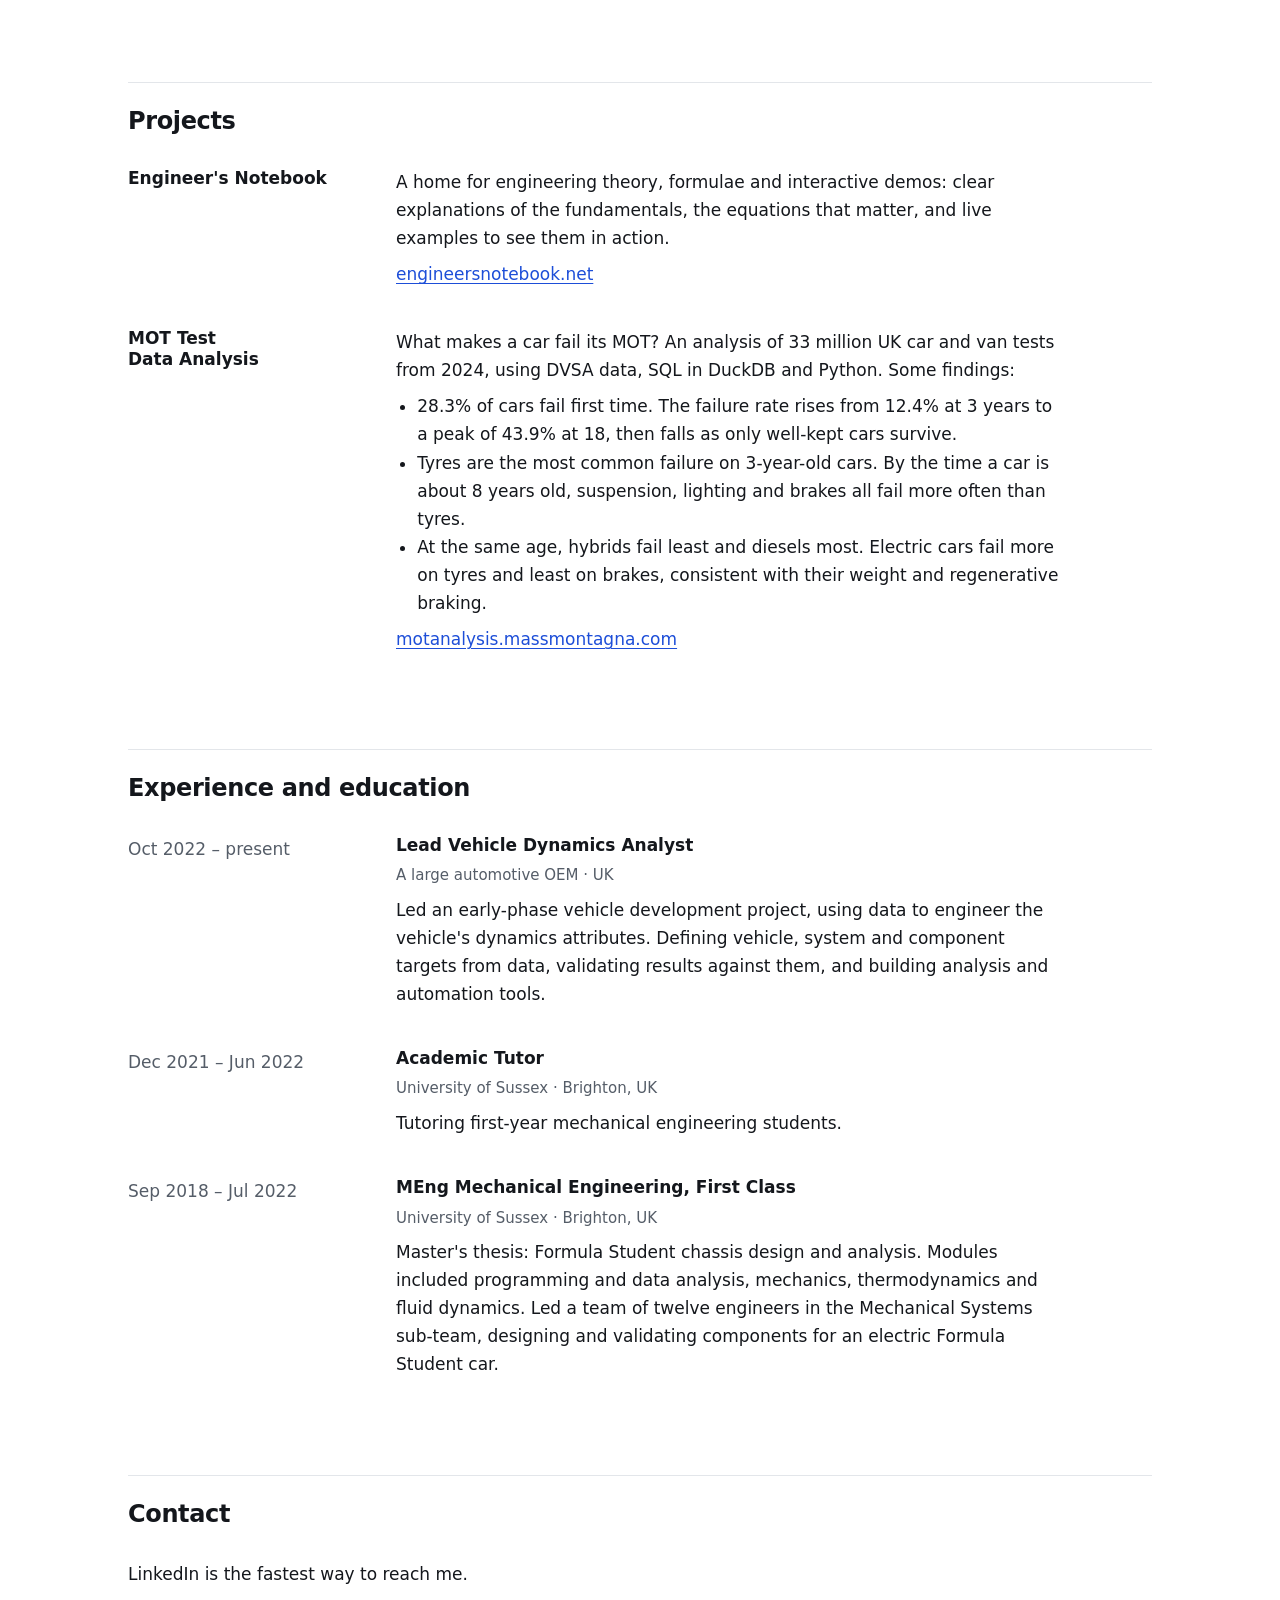
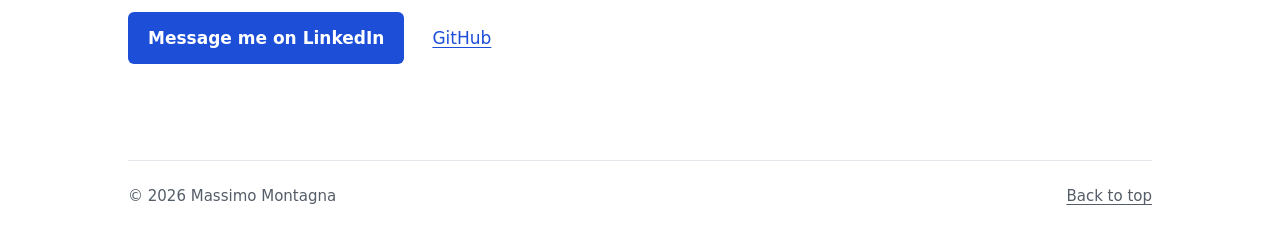
==== commit dd70f942: "Link MOT project to its own site and reword current role Point the MOT Data Analysis links (page and" ====
--- a/index.html
+++ b/index.html
@@ -124,7 +124,7 @@
 							<li>Tyres are the most common failure on 3-year-old cars. By the time a car is about 8 years old, suspension, lighting and brakes all fail more often than tyres.</li>
 							<li>At the same age, hybrids fail least and diesels most. Electric cars fail more on tyres and least on brakes, consistent with their weight and regenerative braking.</li>
 						</ul>
-						<p><a href="https://github.com/massmontagna/MOT-Data-Analysis" target="_blank" rel="noopener">github.com/massmontagna/MOT-Data-Analysis</a></p>
+						<p><a href="https://motanalysis.massmontagna.com" target="_blank" rel="noopener">motanalysis.massmontagna.com</a></p>
 					</div>
 				</div>
 			</div>
@@ -138,7 +138,7 @@
 					<div>
 						<h3>Lead Vehicle Dynamics Analyst</h3>
 						<p class="entry__meta">A large automotive OEM · UK</p>
-						<p>Led an early-phase vehicle development project, using data to define the vehicle's dynamics attributes. Defines vehicle, system and component targets from data, validates results against them, and builds analysis and automation tools.</p>
+						<p>Led an early-phase vehicle development project, using data to engineer the vehicle's dynamics attributes. Defining vehicle, system and component targets from data, validating results against them, and building analysis and automation tools.</p>
 					</div>
 				</li>
 				<li class="entry">
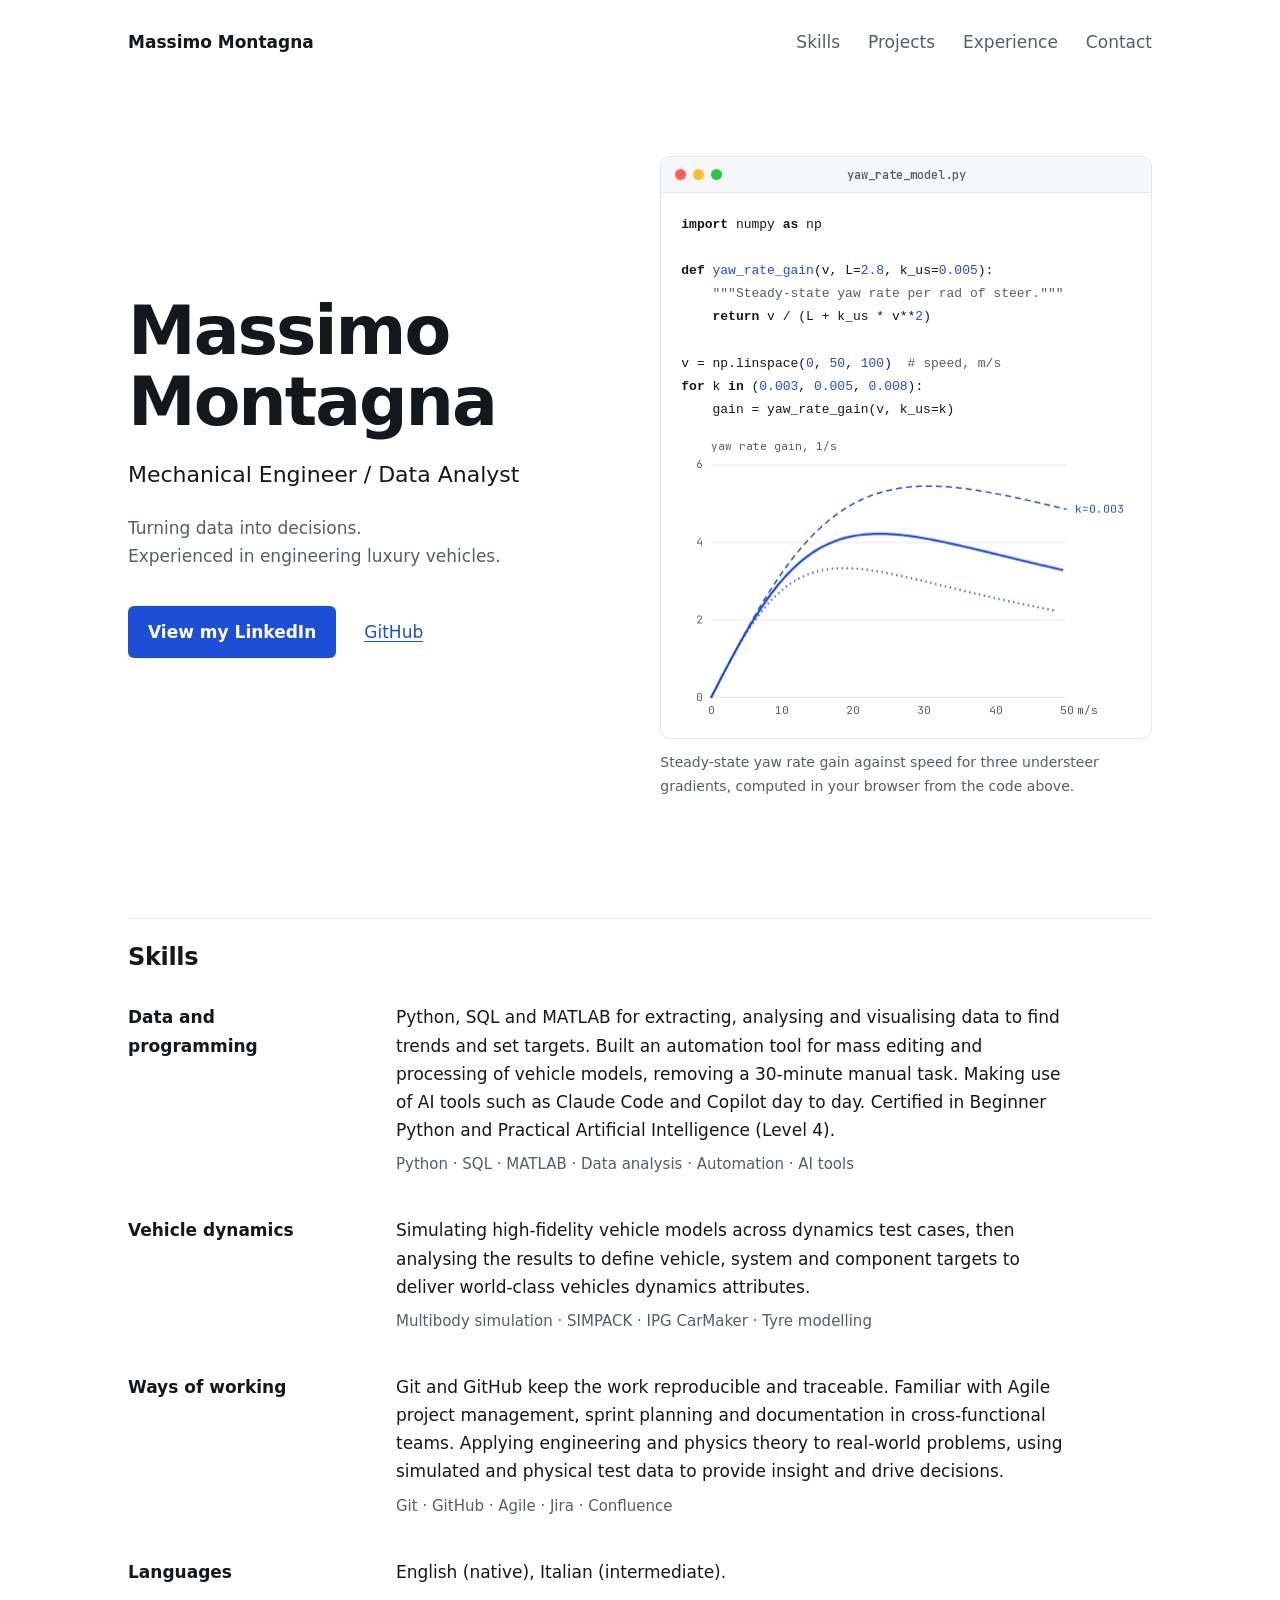
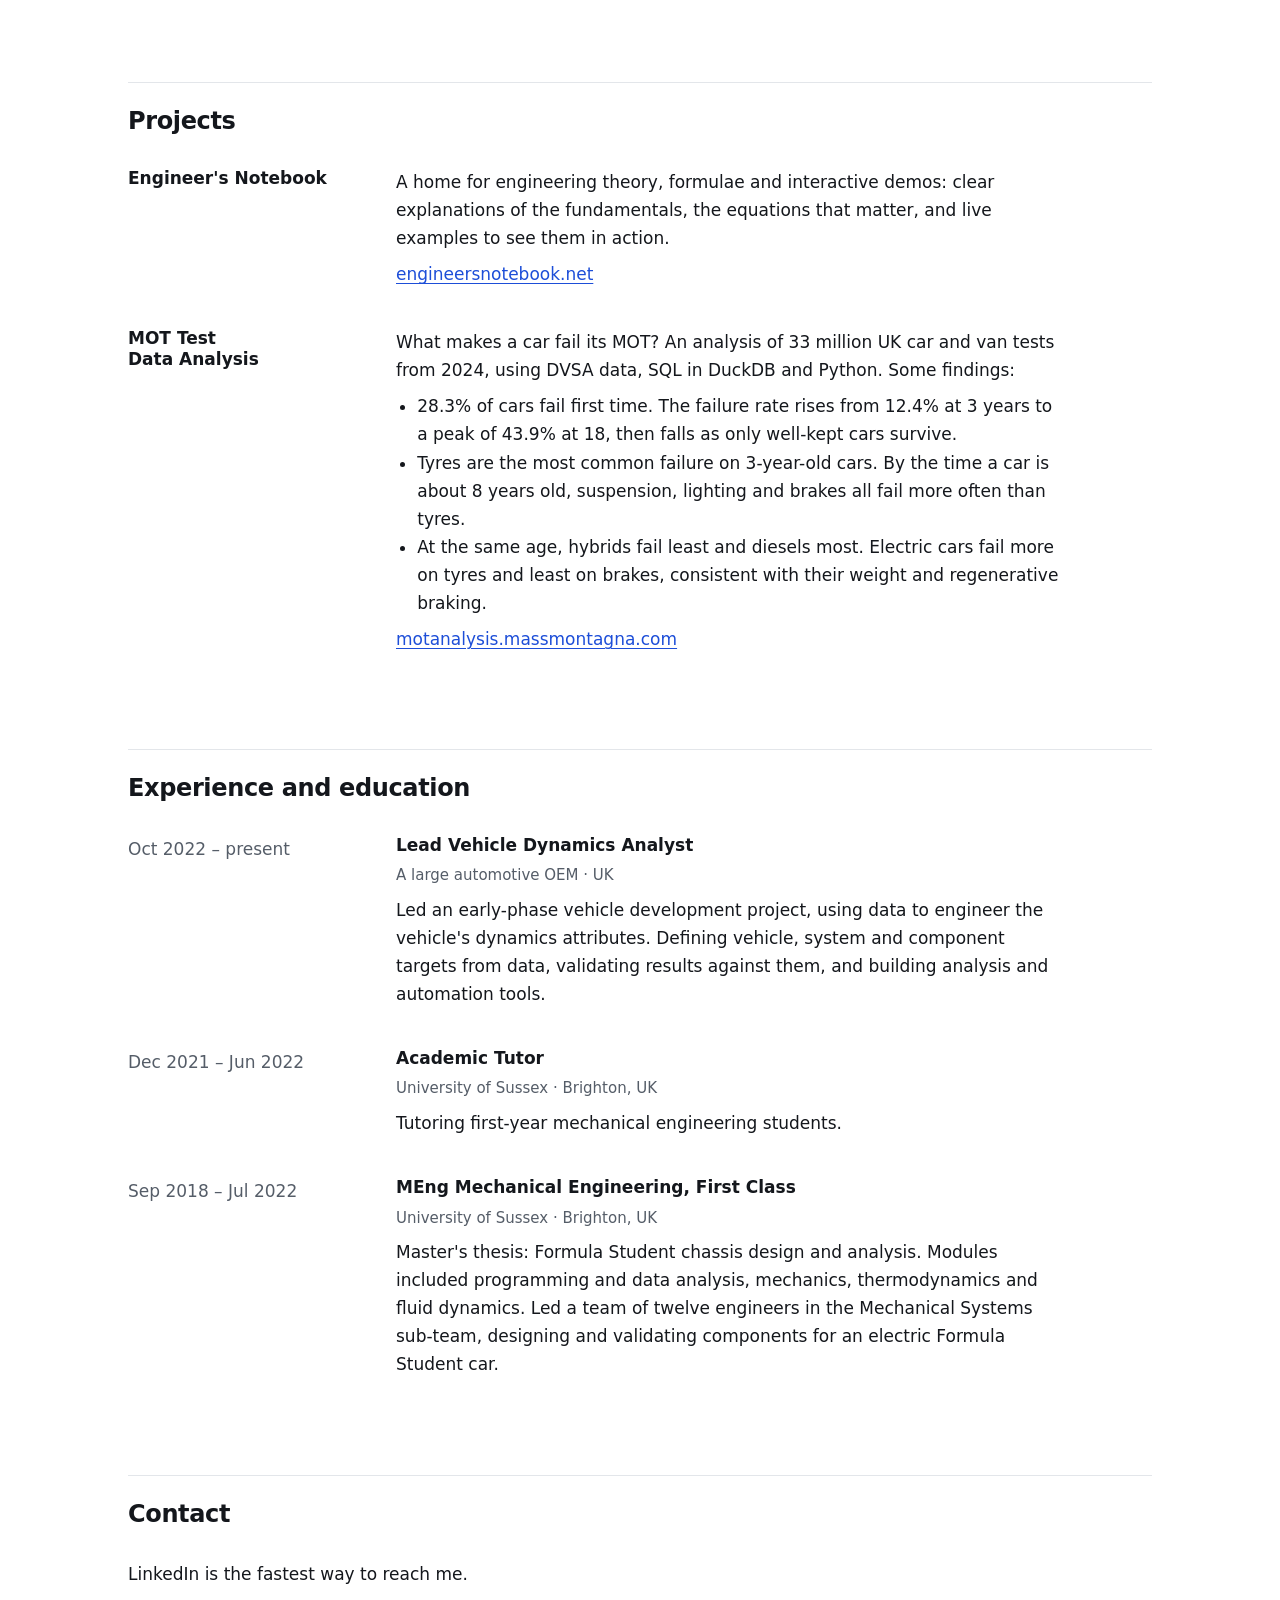
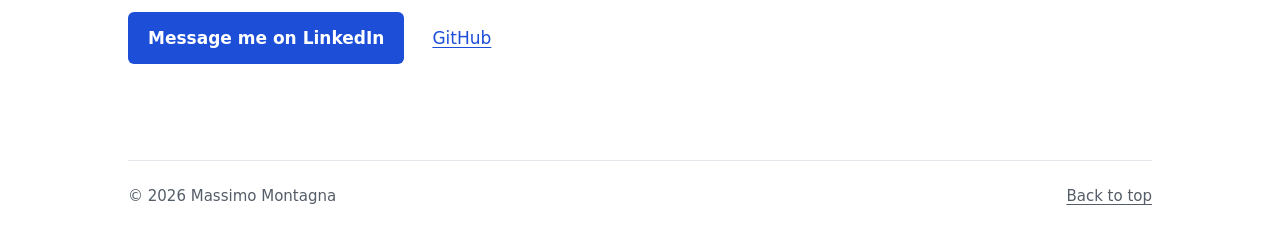
==== commit 1c1da951: "Add automatic dark mode following the OS setting Co-Authored-By: Claude Opus 5.5 <noreply@anthropic." ====
--- a/index.html
+++ b/index.html
@@ -5,7 +5,8 @@
 	<meta name="viewport" content="width=device-width, initial-scale=1">
 	<title>Massimo Montagna – Mechanical Engineer / Data Analyst</title>
 	<meta name="description" content="Portfolio of Massimo Montagna, a Lead Vehicle Dynamics Analyst at a large automotive OEM who uses Python, SQL and MATLAB to turn engineering data into decisions.">
-	<meta name="theme-color" content="#ffffff">
+	<meta name="theme-color" content="#ffffff" media="(prefers-color-scheme: light)">
+	<meta name="theme-color" content="#0f1115" media="(prefers-color-scheme: dark)">
 	<link rel="canonical" href="https://massmontagna.com/">
 	<meta property="og:type" content="website">
 	<meta property="og:site_name" content="Massimo Montagna">
--- a/css/styles.css
+++ b/css/styles.css
@@ -15,7 +15,24 @@
 	--font-mono: 'JetBrains Mono', ui-monospace, SFMono-Regular, Menlo, monospace;
 	--measure: 62ch;
 	--gutter: clamp(20px, 5vw, 48px);
-	color-scheme: light;
+	--selection: #dbe4fb;
+	--shadow: var(--shadow);
+	color-scheme: light dark;
+}
+/* Follows the OS setting; no toggle */
+@media (prefers-color-scheme: dark) {
+	:root {
+		--bg: #0f1115;
+		--bg-subtle: #171a20;
+		--rule: #2a2f37;
+		--text: #e6e8eb;
+		--text-dim: #9aa3ae;
+		--accent: #7aa2ff;
+		--accent-hover: #a8c1ff;
+		--on-accent: #0f1115;
+		--selection: #1e3a8a;
+		--shadow: rgba(0, 0, 0, 0.5);
+	}
 }
 
 *, *::before, *::after { box-sizing: border-box; }
@@ -29,7 +46,7 @@
 	-webkit-font-smoothing: antialiased;
 	text-rendering: optimizeLegibility;
 }
-::selection { background: #dbe4fb; color: var(--text); }
+::selection { background: var(--selection); color: var(--text); }
 h1, h2, h3, p, dl, dd, ol, ul, figure { margin: 0; }
 ol, ul { padding: 0; list-style: none; }
 h1, h2, h3 { font-weight: 650; letter-spacing: -0.015em; line-height: 1.2; text-wrap: balance; }
@@ -80,7 +97,7 @@
 .findings { padding-left: 1.25em; list-style: disc; }
 
 /* Code + chart figure */
-.window { border: 1px solid var(--rule); border-radius: 10px; overflow: hidden; background: var(--bg); box-shadow: 0 8px 24px -12px rgba(20, 23, 28, 0.14); }
+.window { border: 1px solid var(--rule); border-radius: 10px; overflow: hidden; background: var(--bg); box-shadow: 0 8px 24px -12px var(--shadow); }
 .window__bar { position: relative; display: flex; align-items: center; justify-content: center; height: 36px; background: var(--bg-subtle); border-bottom: 1px solid var(--rule); }
 .window__dots { position: absolute; left: 14px; display: flex; gap: 7px; }
 .window__dots i { width: 11px; height: 11px; border-radius: 50%; background: #ff5f57; }
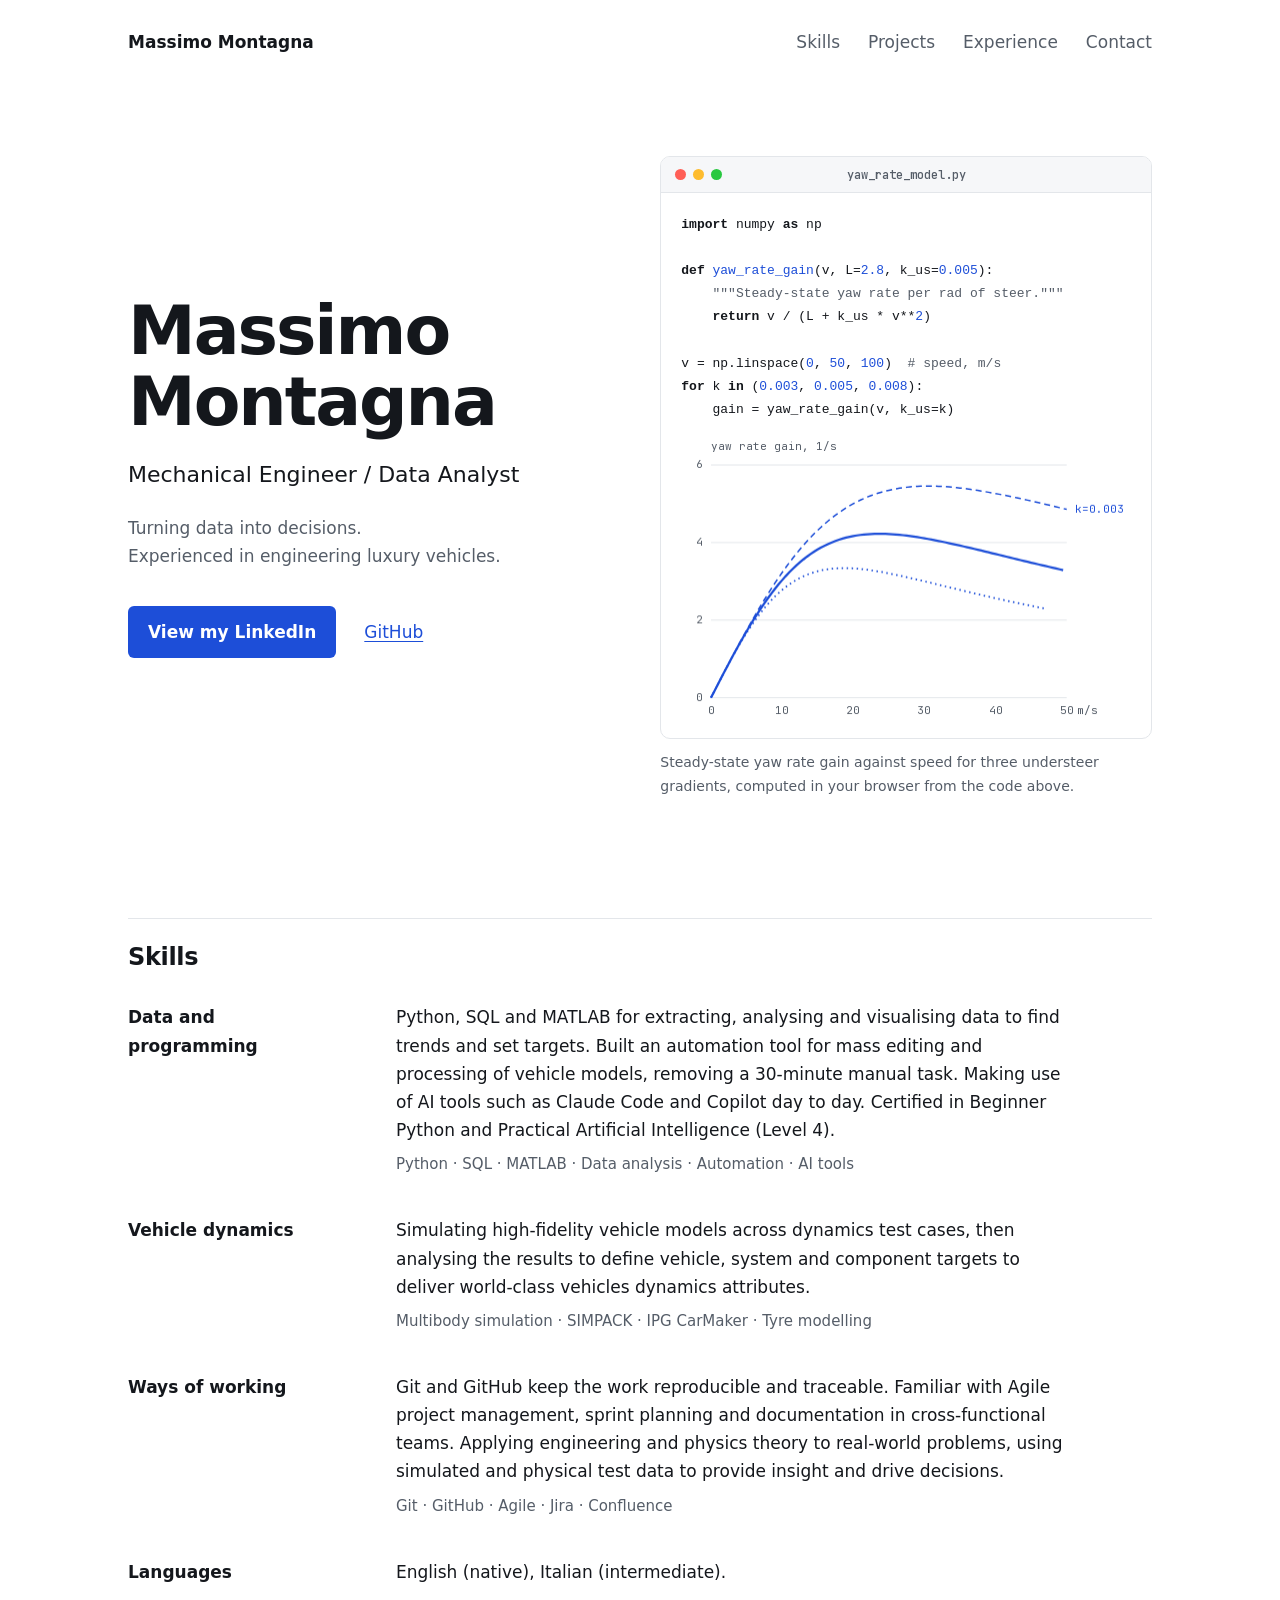
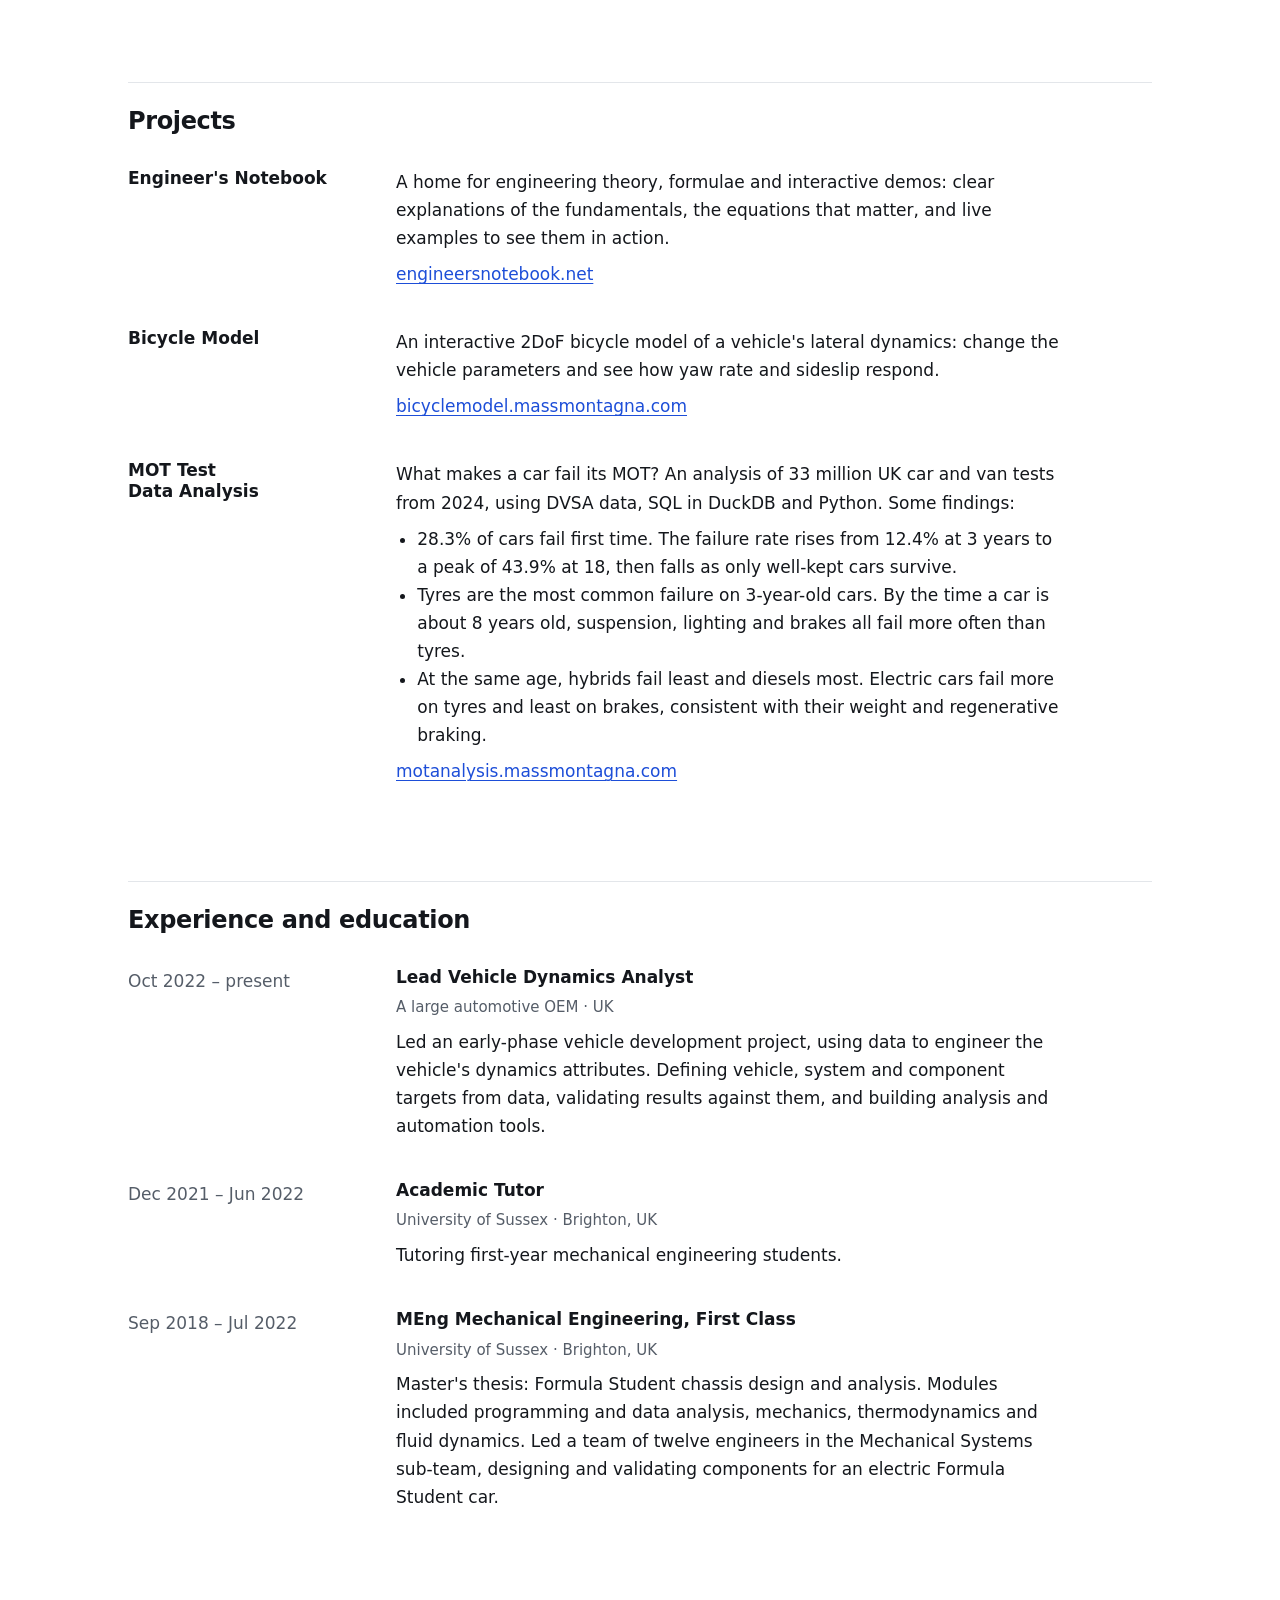
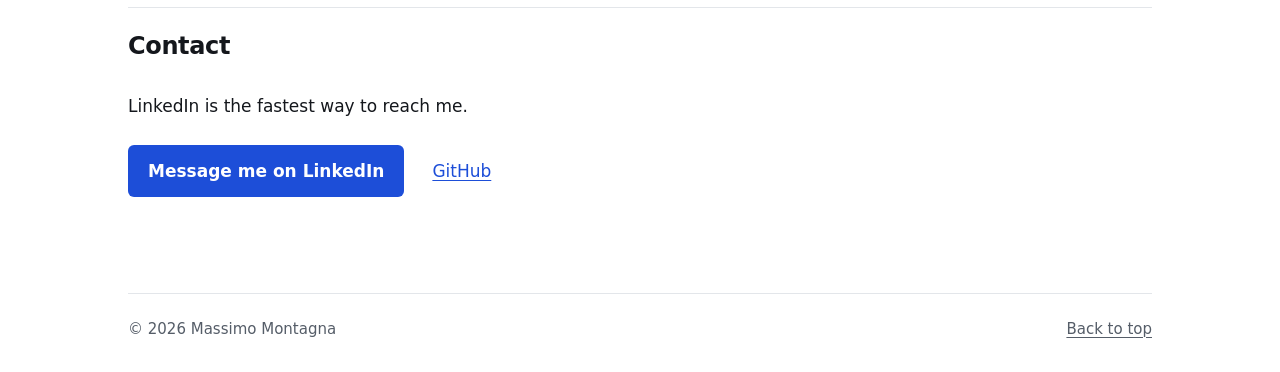
==== commit 4a3beb6f: "Add Bicycle Model project Co-Authored-By: Claude Opus 5.5 <noreply@anthropic.com>" ====
--- a/index.html
+++ b/index.html
@@ -117,6 +117,13 @@
 					</div>
 				</div>
 				<div class="entry">
+					<h3>Bicycle Model</h3>
+					<div>
+						<p>An interactive 2DoF bicycle model of a vehicle's lateral dynamics: change the vehicle parameters and see how yaw rate and sideslip respond.</p>
+						<p><a href="https://bicyclemodel.massmontagna.com" target="_blank" rel="noopener">bicyclemodel.massmontagna.com</a></p>
+					</div>
+				</div>
+				<div class="entry">
 					<h3>MOT Test Data Analysis</h3>
 					<div>
 						<p>What makes a car fail its MOT? An analysis of 33 million UK car and van tests from 2024, using DVSA data, SQL in DuckDB and Python. Some findings:</p>
